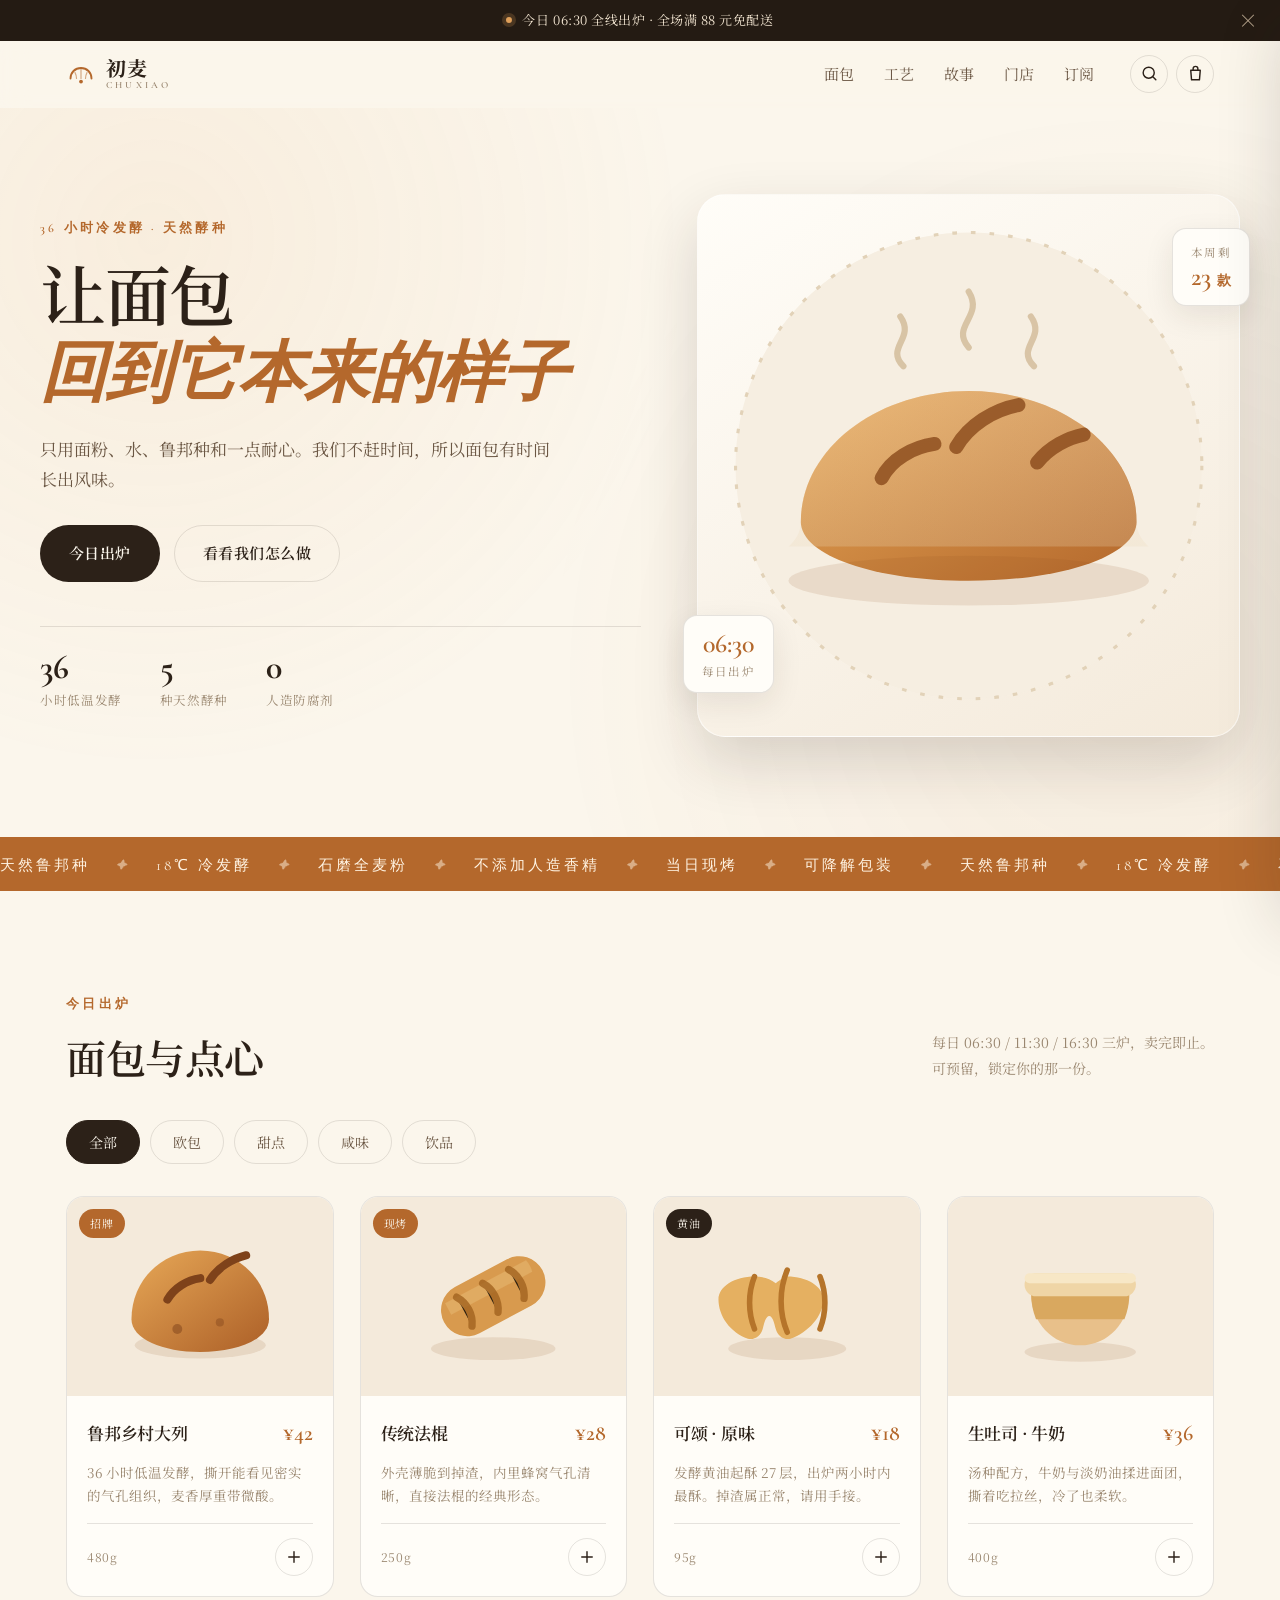
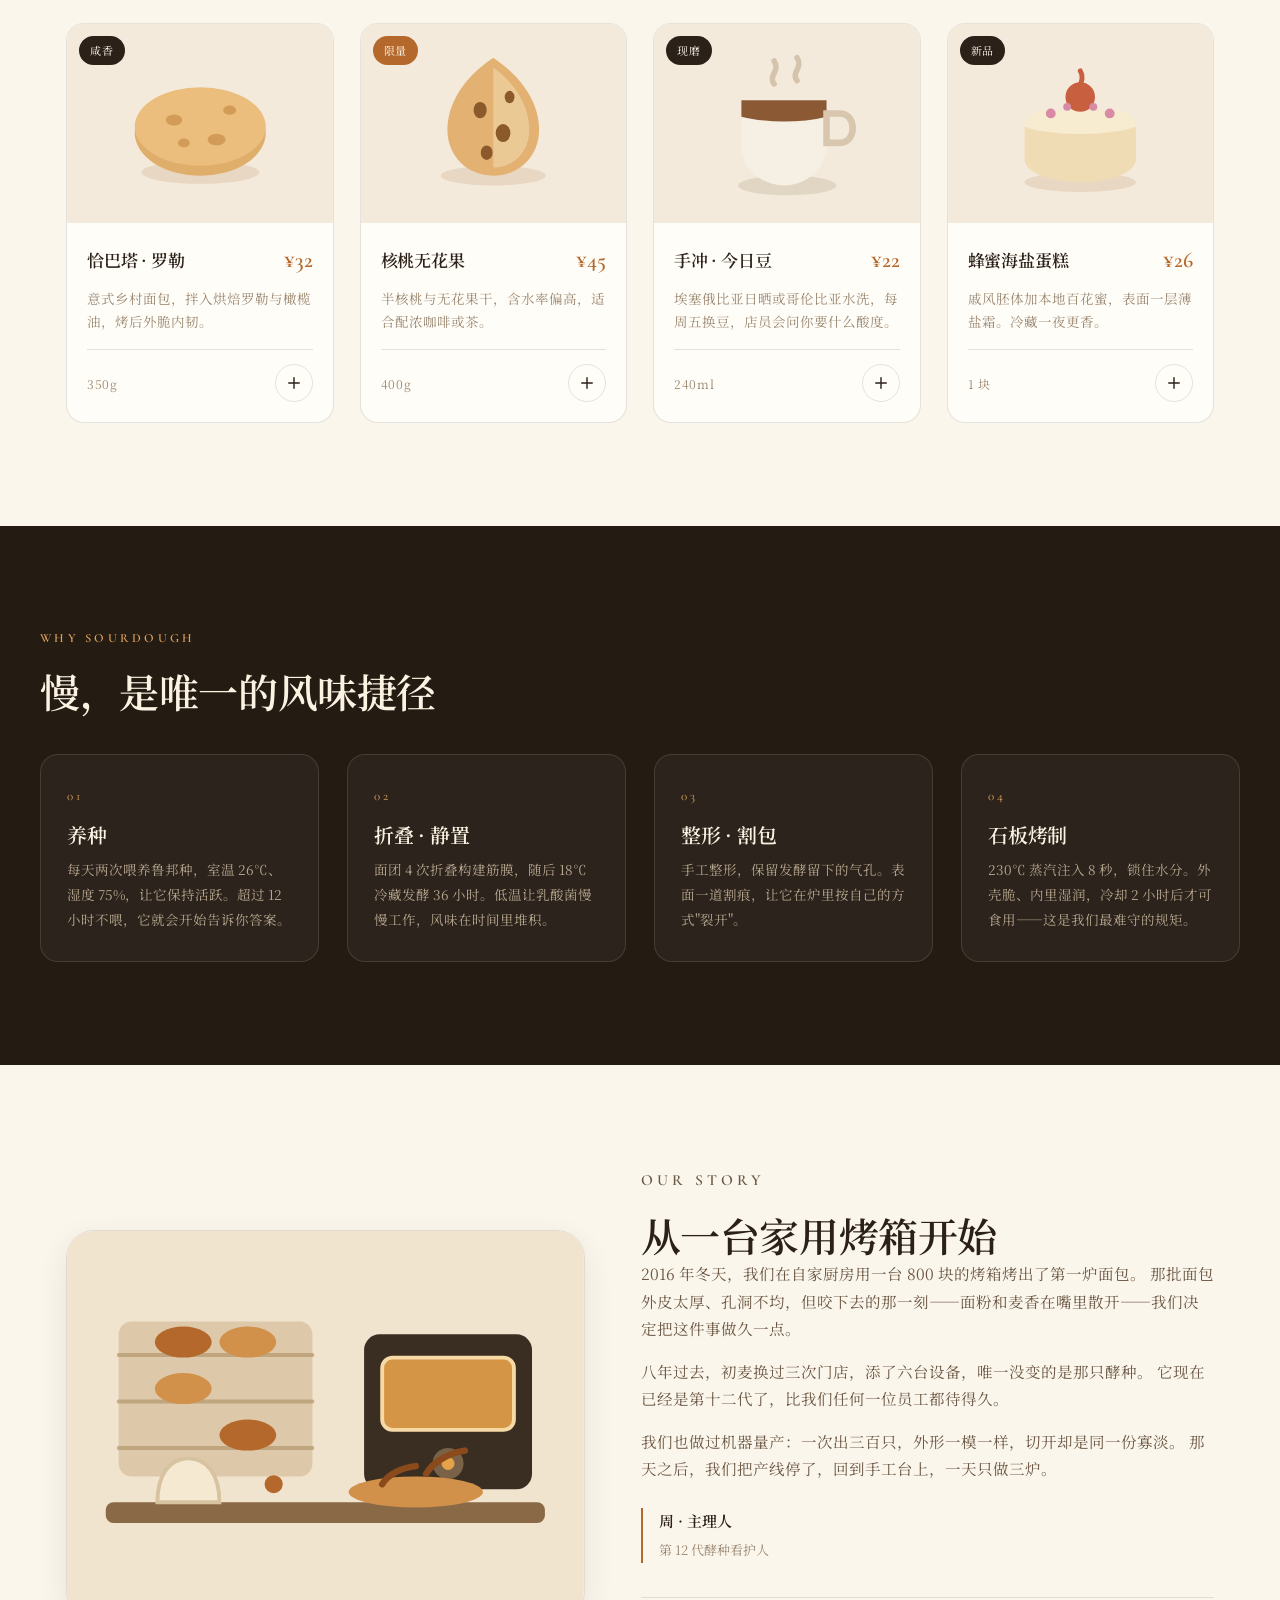
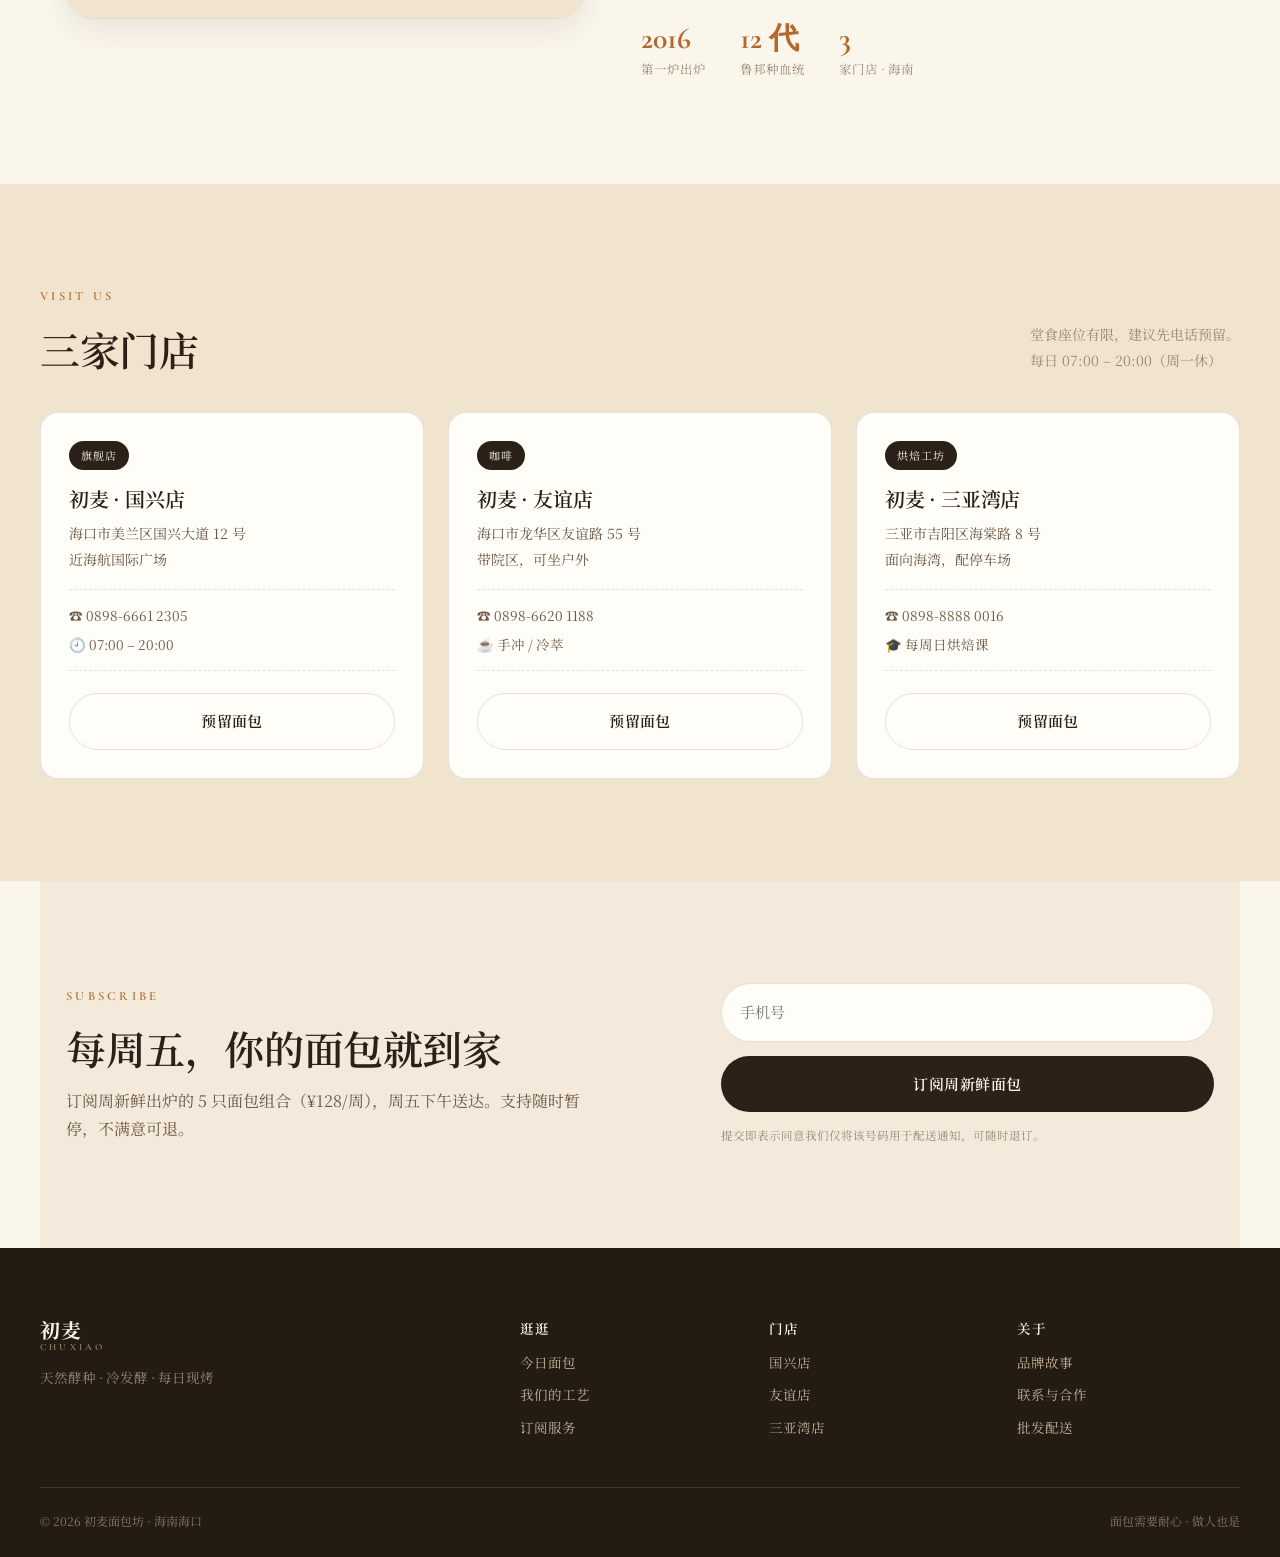
==== index.html @ fd795d85 "feat: 初麦 CHUXIAO BAKERY 面包烘焙单页官网 零依赖静态站点：index.html + styles.css + script.js。  - 8 款面包商品数据，全部配纯手绘内联 " ====
<!DOCTYPE html>
<html lang="zh-CN">
<head>
<meta charset="UTF-8">
<meta name="viewport" content="width=device-width, initial-scale=1.0">
<title>初麦 CHUXIAO BAKERY · 天然酵种冷发酵面包</title>
<meta name="description" content="初麦面包坊 —— 36 小时冷发酵天然酵种面包，每日 06:30 现烤出炉，不添加人造香精与防腐剂。">
<link rel="preconnect" href="https://fonts.googleapis.com">
<link rel="preconnect" href="https://fonts.gstatic.com" crossorigin>
<link href="https://fonts.googleapis.com/css2?family=Noto+Serif+SC:wght@400;600;700&family=Cormorant+Garamond:ital,wght@0,400;0,600;1,400&display=swap" rel="stylesheet">
<link rel="stylesheet" href="styles.css">
<link rel="icon" href="data:image/svg+xml,<svg xmlns='http://www.w3.org/2000/svg' viewBox='0 0 100 100'><text y='.9em' font-size='90'>🥖</text></svg>">
</head>
<body>

<div class="announce" id="announce">
  <span class="announce__dot"></span>
  今日 06:30 全线出炉 · 全场满 88 元免配送
  <button class="announce__close" aria-label="关闭公告">×</button>
</div>

<header class="nav" id="nav">
  <div class="nav__inner">
    <a class="logo" href="#top">
      <svg class="logo__mark" viewBox="0 0 40 40" aria-hidden="true">
        <path d="M6 26c0-8 6-14 14-14s14 6 14 14" fill="none" stroke="currentColor" stroke-width="2.5" stroke-linecap="round"/>
        <path d="M20 12v14M12 18c2 4 2 6 2 8M28 18c-2 4-2 6-2 8" fill="none" stroke="currentColor" stroke-width="1.6" stroke-linecap="round" opacity=".55"/>
        <circle cx="20" cy="30" r="2.5" fill="currentColor"/>
      </svg>
      <span class="logo__text">初麦<em>CHUXIAO</em></span>
    </a>

    <nav class="nav__links" id="navLinks">
      <a href="#products">面包</a>
      <a href="#craft">工艺</a>
      <a href="#story">故事</a>
      <a href="#store">门店</a>
      <a href="#subscribe">订阅</a>
    </nav>

    <div class="nav__actions">
      <button class="icon-btn" id="searchBtn" aria-label="搜索">
        <svg viewBox="0 0 24 24" fill="none" stroke="currentColor" stroke-width="1.8" stroke-linecap="round"><circle cx="11" cy="11" r="7"/><path d="M20 20l-3.5-3.5"/></svg>
      </button>
      <button class="icon-btn icon-btn--cart" id="cartBtn" aria-label="购物袋">
        <svg viewBox="0 0 24 24" fill="none" stroke="currentColor" stroke-width="1.8" stroke-linecap="round" stroke-linejoin="round"><path d="M6 8h12l-1 12H7L6 8Z"/><path d="M9 8V6a3 3 0 0 1 6 0v2"/></svg>
        <span class="badge" id="cartCount">0</span>
      </button>
      <button class="burger" id="burger" aria-label="菜单"><i></i><i></i><i></i></button>
    </div>
  </div>
</header>

<!-- 搜索面板 -->
<div class="search-panel" id="searchPanel">
  <div class="search-panel__box">
    <svg viewBox="0 0 24 24" fill="none" stroke="currentColor" stroke-width="1.8" stroke-linecap="round"><circle cx="11" cy="11" r="7"/><path d="M20 20l-3.5-3.5"/></svg>
    <input type="text" id="searchInput" placeholder="搜面包、可颂、贝果…" autocomplete="off">
    <span class="search-panel__hint">ESC 关闭</span>
  </div>
  <div class="search-panel__results" id="searchResults"></div>
</div>

<main id="top">

  <!-- HERO -->
  <section class="hero">
    <div class="hero__grain"></div>
    <div class="hero__inner">
      <div class="hero__copy">
        <p class="eyebrow reveal">36 小时冷发酵 · 天然酵种</p>
        <h1 class="hero__title reveal">
          让面包<br>
          <em>回到它本来的样子</em>
        </h1>
        <p class="hero__lead reveal">
          只用面粉、水、鲁邦种和一点耐心。我们不赶时间，所以面包有时间长出风味。
        </p>
        <div class="hero__cta reveal">
          <a href="#products" class="btn btn--primary">今日出炉</a>
          <a href="#craft" class="btn btn--ghost">看看我们怎么做</a>
        </div>
        <ul class="hero__stats reveal">
          <li><strong>36</strong><span>小时低温发酵</span></li>
          <li><strong>5</strong><span>种天然酵种</span></li>
          <li><strong>0</strong><span>人造防腐剂</span></li>
        </ul>
      </div>

      <div class="hero__visual reveal">
        <div class="hero__card">
          <svg viewBox="0 0 320 320" class="art art--hero" role="img" aria-label="手工面包插画">
            <defs>
              <linearGradient id="crust" x1="0" y1="0" x2="1" y2="1">
                <stop offset="0" stop-color="#E7A857"/><stop offset="1" stop-color="#B4682C"/>
              </linearGradient>
              <linearGradient id="crumb" x1="0" y1="0" x2="0" y2="1">
                <stop offset="0" stop-color="#FBF1DF"/><stop offset="1" stop-color="#EBD8B8"/>
              </linearGradient>
            </defs>
            <circle cx="160" cy="160" r="150" fill="#F6EEE1"/>
            <circle cx="160" cy="160" r="150" fill="none" stroke="#E2D2B8" stroke-width="2" stroke-dasharray="3 9"/>
            <!-- 蒸汽 -->
            <g stroke="#C9AE86" stroke-width="4" stroke-linecap="round" fill="none" opacity=".65">
              <path d="M118 96c-12-12 8-18-2-32"/>
              <path d="M160 84c-12-14 10-20 0-36"/>
              <path d="M202 96c-12-12 8-18-2-32"/>
            </g>
            <!-- 面包主体 -->
            <path d="M52 196c0-46 48-84 108-84s108 38 108 84c0 22-48 38-108 38s-108-16-108-38Z" fill="url(#crust)"/>
            <path d="M52 196c0-46 48-84 108-84s108 38 108 84c0 10 8 16 8 16H44s8-6 8-16Z" fill="url(#crumb)" opacity=".25"/>
            <!-- 割包刀痕 -->
            <g stroke="#8A4A1B" stroke-width="9" stroke-linecap="round" fill="none" opacity=".8">
              <path d="M104 168c6-12 20-20 34-22"/>
              <path d="M152 148c8-14 24-24 40-27"/>
              <path d="M204 158c8-10 20-16 30-18"/>
            </g>
            <ellipse cx="160" cy="234" rx="116" ry="16" fill="#8A4A1B" opacity=".12"/>
          </svg>
        </div>
        <div class="hero__badge hero__badge--1">
          <span class="hero__badge-time">06:30</span>
          <span class="hero__badge-label">每日出炉</span>
        </div>
        <div class="hero__badge hero__badge--2">
          <span class="hero__badge-label">本周剩</span>
          <span class="hero__badge-time">23 <small>款</small></span>
        </div>
      </div>
    </div>
  </section>

  <!-- 滚动条 -->
  <div class="marquee" aria-hidden="true">
    <div class="marquee__track">
      <span>天然鲁邦种</span><i>✦</i><span>18℃ 冷发酵</span><i>✦</i><span>石磨全麦粉</span><i>✦</i><span>不添加人造香精</span><i>✦</i><span>当日现烤</span><i>✦</i><span>可降解包装</span><i>✦</i>
      <span>天然鲁邦种</span><i>✦</i><span>18℃ 冷发酵</span><i>✦</i><span>石磨全麦粉</span><i>✦</i><span>不添加人造香精</span><i>✦</i><span>当日现烤</span><i>✦</i><span>可降解包装</span><i>✦</i>
    </div>
  </div>

  <!-- 产品 -->
  <section class="section" id="products">
    <div class="section__head reveal">
      <div>
        <p class="eyebrow">今日出炉</p>
        <h2 class="section__title">面包与点心</h2>
      </div>
      <p class="section__note">每日 06:30 / 11:30 / 16:30 三炉，卖完即止。<br>可预留，锁定你的那一份。</p>
    </div>

    <div class="filters reveal" id="filters">
      <button class="chip is-active" data-cat="all">全部</button>
      <button class="chip" data-cat="bread">欧包</button>
      <button class="chip" data-cat="sweet">甜点</button>
      <button class="chip" data-cat="savory">咸味</button>
      <button class="chip" data-cat="drink">饮品</button>
    </div>

    <div class="grid" id="grid"></div>
  </section>

  <!-- 工艺 -->
  <section class="section section--dark" id="craft">
    <div class="section__head reveal">
      <div>
        <p class="eyebrow eyebrow--light">Why sourdough</p>
        <h2 class="section__title">慢，是唯一的风味捷径</h2>
      </div>
    </div>
    <ol class="steps">
      <li class="step reveal">
        <span class="step__no">01</span>
        <h3>养种</h3>
        <p>每天两次喂养鲁邦种，室温 26℃、湿度 75%，让它保持活跃。超过 12 小时不喂，它就会开始告诉你答案。</p>
      </li>
      <li class="step reveal">
        <span class="step__no">02</span>
        <h3>折叠 · 静置</h3>
        <p>面团 4 次折叠构建筋膜，随后 18℃ 冷藏发酵 36 小时。低温让乳酸菌慢慢工作，风味在时间里堆积。</p>
      </li>
      <li class="step reveal">
        <span class="step__no">03</span>
        <h3>整形 · 割包</h3>
        <p>手工整形，保留发酵留下的气孔。表面一道割痕，让它在炉里按自己的方式"裂开"。</p>
      </li>
      <li class="step reveal">
        <span class="step__no">04</span>
        <h3>石板烤制</h3>
        <p>230℃ 蒸汽注入 8 秒，锁住水分。外壳脆、内里湿润，冷却 2 小时后才可食用——这是我们最难守的规矩。</p>
      </li>
    </ol>
  </section>

  <!-- 故事 -->
  <section class="section story" id="story">
    <div class="story__grid">
      <div class="story__art reveal">
        <svg viewBox="0 0 400 300" class="art" role="img" aria-label="烘焙工坊插画">
          <rect width="400" height="300" rx="18" fill="#F1E4CE"/>
          <rect x="40" y="70" width="150" height="120" rx="10" fill="#C9AE86" opacity=".5"/>
          <path d="M40 96h150M40 132h150M40 168h150" stroke="#B4976E" stroke-width="3" stroke-linecap="round" opacity=".7"/>
          <ellipse cx="90" cy="86" rx="22" ry="12" fill="#B4682C"/>
          <ellipse cx="140" cy="86" rx="22" ry="12" fill="#D2914A"/>
          <ellipse cx="90" cy="122" rx="22" ry="12" fill="#D2914A"/>
          <ellipse cx="140" cy="158" rx="22" ry="12" fill="#B4682C"/>
          <!-- 烤箱 -->
          <rect x="230" y="80" width="130" height="120" rx="12" fill="#3A2E22"/>
          <rect x="244" y="98" width="102" height="56" rx="8" fill="#E5A24B" opacity=".9"/>
          <rect x="244" y="98" width="102" height="56" rx="8" fill="none" stroke="#F6D9A5" stroke-width="3"/>
          <circle cx="295" cy="180" r="12" fill="#7A6248"/>
          <circle cx="295" cy="180" r="5" fill="#E5A24B"/>
          <!-- 操作台 -->
          <rect x="30" y="210" width="340" height="16" rx="6" fill="#8A6A46"/>
          <ellipse cx="270" cy="202" rx="52" ry="12" fill="#D2914A"/>
          <g stroke="#8A4A1B" stroke-width="5" stroke-linecap="round" fill="none">
            <path d="M244 196c5-8 16-13 26-14"/>
            <path d="M278 188c6-10 18-16 30-18"/>
          </g>
          <!-- 面粉 -->
          <path d="M70 210c0-22 10-34 24-34s24 12 24 34Z" fill="#F6E9D2" stroke="#D8C3A0" stroke-width="3"/>
          <circle cx="160" cy="196" r="7" fill="#B4682C"/>
        </svg>
      </div>
      <div class="story__copy reveal">
        <p class="eyebrow">Our story</p>
        <h2 class="section__title">从一台家用烤箱开始</h2>
        <p>
          2016 年冬天，我们在自家厨房用一台 800 块的烤箱烤出了第一炉面包。
          那批面包外皮太厚、孔洞不均，但咬下去的那一刻——面粉和麦香在嘴里散开——我们决定把这件事做久一点。
        </p>
        <p>
          八年过去，初麦换过三次门店，添了六台设备，唯一没变的是那只酵种。
          它现在已经是第十二代了，比我们任何一位员工都待得久。
        </p>
        <p>
          我们也做过机器量产：一次出三百只，外形一模一样，切开却是同一份寡淡。
          那天之后，我们把产线停了，回到手工台上，一天只做三炉。
        </p>
        <div class="story__sign">
          <span class="story__sign-name">周 · 主理人</span>
          <span class="story__sign-role">第 12 代酵种看护人</span>
        </div>
        <div class="story__metrics">
          <div><strong>2016</strong><span>第一炉出炉</span></div>
          <div><strong>12 代</strong><span>鲁邦种血统</span></div>
          <div><strong>3</strong><span>家门店 · 海南</span></div>
        </div>
      </div>
    </div>
  </section>

  <!-- 门店 -->
  <section class="section section--tint" id="store">
    <div class="section__head reveal">
      <div>
        <p class="eyebrow">Visit us</p>
        <h2 class="section__title">三家门店</h2>
      </div>
      <p class="section__note">堂食座位有限，建议先电话预留。<br>每日 07:00 – 20:00（周一休）</p>
    </div>
    <div class="stores">
      <article class="store reveal">
        <div class="store__flag">旗舰店</div>
        <h3>初麦 · 国兴店</h3>
        <p>海口市美兰区国兴大道 12 号<br>近海航国际广场</p>
        <ul><li>☎ 0898-6661 2305</li><li>🕘 07:00 – 20:00</li></ul>
        <button class="btn btn--outline js-reserve" data-store="国兴店">预留面包</button>
      </article>
      <article class="store reveal">
        <div class="store__flag">咖啡</div>
        <h3>初麦 · 友谊店</h3>
        <p>海口市龙华区友谊路 55 号<br>带院区，可坐户外</p>
        <ul><li>☎ 0898-6620 1188</li><li>☕ 手冲 / 冷萃</li></ul>
        <button class="btn btn--outline js-reserve" data-store="友谊店">预留面包</button>
      </article>
      <article class="store reveal">
        <div class="store__flag">烘焙工坊</div>
        <h3>初麦 · 三亚湾店</h3>
        <p>三亚市吉阳区海棠路 8 号<br>面向海湾，配停车场</p>
        <ul><li>☎ 0898-8888 0016</li><li>🎓 每周日烘焙课</li></ul>
        <button class="btn btn--outline js-reserve" data-store="三亚湾店">预留面包</button>
      </article>
    </div>
  </section>

  <!-- 订阅 -->
  <section class="section subscribe" id="subscribe">
    <div class="subscribe__inner reveal">
      <div class="subscribe__copy">
        <p class="eyebrow">Subscribe</p>
        <h2 class="section__title">每周五，你的面包就到家</h2>
        <p>订阅周新鲜出炉的 5 只面包组合（¥128/周），周五下午送达。支持随时暂停，不满意可退。</p>
      </div>
      <form class="subscribe__form" id="subscribeForm" novalidate>
        <div class="field">
          <input type="text" id="phone" placeholder="手机号" inputmode="numeric" maxlength="11">
          <span class="field__hint" data-hint="phone">用于接收取货通知</span>
        </div>
        <button class="btn btn--primary btn--block" type="submit">订阅周新鲜面包</button>
        <p class="subscribe__fine">提交即表示同意我们仅将该号码用于配送通知，可随时退订。</p>
      </form>
    </div>
  </section>

</main>

<footer class="footer">
  <div class="footer__top">
    <div class="footer__brand">
      <span class="logo__text">初麦<em>CHUXIAO</em></span>
      <p>天然酵种 · 冷发酵 · 每日现烤</p>
    </div>
    <div class="footer__cols">
      <div><h4>逛逛</h4><a href="#products">今日面包</a><a href="#craft">我们的工艺</a><a href="#subscribe">订阅服务</a></div>
      <div><h4>门店</h4><a href="#store">国兴店</a><a href="#store">友谊店</a><a href="#store">三亚湾店</a></div>
      <div><h4>关于</h4><a href="#story">品牌故事</a><a href="#store">联系与合作</a><a href="#subscribe">批发配送</a></div>
    </div>
  </div>
  <div class="footer__bottom">
    <span>© 2026 初麦面包坊 · 海南海口</span>
    <span>面包需要耐心 · 做人也是</span>
  </div>
</footer>

<!-- 购物袋抽屉 -->
<div class="drawer-mask" id="drawerMask"></div>
<aside class="drawer" id="drawer">
  <div class="drawer__head">
    <h3>购物袋 <span id="drawerCount">(0)</span></h3>
    <button class="icon-btn" id="drawerClose" aria-label="关闭">
      <svg viewBox="0 0 24 24" fill="none" stroke="currentColor" stroke-width="1.9" stroke-linecap="round"><path d="M6 6l12 12M18 6L6 18"/></svg>
    </button>
  </div>
  <div class="drawer__body" id="drawerBody"></div>
  <div class="drawer__foot">
    <div class="drawer__total"><span>合计</span><strong id="drawerTotal">¥0</strong></div>
    <p class="drawer__ship" id="shipNote">再买 ¥88 可免配送</p>
    <div class="drawer__bar"><i id="shipBar"></i></div>
    <button class="btn btn--primary btn--block" id="checkout">去结算</button>
  </div>
</aside>

<div class="toast" id="toast"></div>
<div class="reserve-mask" id="reserveMask">
  <div class="reserve" role="dialog" aria-modal="true">
    <button class="reserve__close" id="reserveClose" aria-label="关闭">×</button>
    <h3 id="reserveTitle">预留面包</h3>
    <p class="reserve__desc">留下手机号，我们出炉后第一时间通知你来取。</p>
    <input type="tel" id="reservePhone" placeholder="手机号" inputmode="numeric" maxlength="11">
    <button class="btn btn--primary btn--block" id="reserveSubmit">确认预留</button>
  </div>
</div>

<script src="script.js"></script>
</body>
</html>
---- styles.css ----
/* ============ 初麦 CHUXIAO BAKERY ============ */
:root{
  --cream:#FBF6EC;
  --cream-2:#F4EADB;
  --paper:#FFFDF8;
  --tint:#F1E4CE;
  --ink:#2C2118;
  --ink-2:#6B5744;
  --ink-3:#9A8770;
  --crust:#B4682C;
  --crust-lt:#E0A05A;
  --line:rgba(44,33,24,.12);
  --dark:#241B13;
  --dark-2:#2F2318;
  --ok:#4B7A4E;
  --shadow-s:0 2px 10px rgba(44,33,24,.06);
  --shadow-m:0 10px 30px rgba(44,33,24,.09);
  --shadow-l:0 24px 60px rgba(44,33,24,.16);
  --r:18px;
  --r-l:28px;
  --ff-serif:"Noto Serif SC",Georgia,"Songti SC",serif;
  --ff-en:"Cormorant Garamond",Georgia,serif;
  --max:1200px;
  --ease:cubic-bezier(.22,.68,.28,1);
}

*,*::before,*::after{box-sizing:border-box}
html{scroll-behavior:smooth;-webkit-text-size-adjust:100%}
body{
  margin:0;background:var(--cream);color:var(--ink);
  font-family:var(--ff-serif);font-size:16px;line-height:1.75;
  -webkit-font-smoothing:antialiased;overflow-x:hidden;
}
img,svg{display:block;max-width:100%}
a{color:inherit;text-decoration:none}
button,input{font:inherit;color:inherit}
h1,h2,h3,h4{margin:0;line-height:1.25;font-weight:600;letter-spacing:-.01em}
p{margin:0}
::selection{background:var(--crust-lt);color:#fff}

/* ---------- 公告条 ---------- */
.announce{
  position:sticky;top:0;z-index:60;display:flex;align-items:center;justify-content:center;gap:10px;
  padding:9px 44px;background:var(--dark);color:#F3E6D2;font-size:13px;letter-spacing:.04em;
  transition:transform .35s var(--ease),opacity .3s;
}
.announce.is-hidden{transform:translateY(-100%);opacity:0}
.announce__dot{width:6px;height:6px;border-radius:50%;background:var(--crust-lt);box-shadow:0 0 0 4px rgba(224,160,90,.2);animation:pulse 2s infinite}
@keyframes pulse{50%{box-shadow:0 0 0 7px rgba(224,160,90,0)}}
.announce__close{
  position:absolute;right:14px;top:50%;transform:translateY(-50%);background:none;border:0;
  color:#B9A68E;font-size:20px;cursor:pointer;line-height:1;padding:4px 8px;border-radius:6px;transition:.2s;
}
.announce__close:hover{color:#fff;background:rgba(255,255,255,.1)}

/* ---------- 导航 ---------- */
.nav{
  position:sticky;top:0;z-index:50;background:rgba(251,246,236,.82);backdrop-filter:blur(14px) saturate(1.3);
  border-bottom:1px solid transparent;transition:border-color .3s,box-shadow .3s;
}
.nav.is-stuck{border-bottom-color:var(--line);box-shadow:0 6px 24px rgba(44,33,24,.06)}
.nav__inner{max-width:var(--max);margin:0 auto;padding:14px 26px;display:flex;align-items:center;gap:28px}
.logo{display:flex;align-items:center;gap:10px;flex-shrink:0}
.logo__mark{width:30px;height:30px;color:var(--crust)}
.logo__text{font-size:20px;font-weight:700;letter-spacing:.06em;display:flex;flex-direction:column;line-height:1}
.logo__text em{font-family:var(--ff-en);font-style:normal;font-size:9.5px;letter-spacing:.34em;color:var(--ink-3);font-weight:600;margin-top:3px}
.nav__links{display:flex;gap:30px;margin-left:auto;font-size:15px}
.nav__links a{position:relative;padding:4px 0;color:var(--ink-2);transition:color .25s}
.nav__links a::after{content:"";position:absolute;left:0;right:100%;bottom:0;height:1.5px;background:var(--crust);transition:right .3s var(--ease)}
.nav__links a:hover{color:var(--ink)}
.nav__links a:hover::after{right:0}
.nav__actions{display:flex;align-items:center;gap:8px;margin-left:8px}
.icon-btn{
  position:relative;width:38px;height:38px;display:grid;place-items:center;border:1px solid var(--line);
  background:transparent;border-radius:50%;cursor:pointer;color:var(--ink);transition:.25s var(--ease);
}
.icon-btn svg{width:19px;height:19px}
.icon-btn:hover{background:var(--ink);color:var(--cream);border-color:var(--ink);transform:translateY(-1px)}
.badge{
  position:absolute;top:-3px;right:-3px;min-width:17px;height:17px;padding:0 4px;border-radius:9px;
  background:var(--crust);color:#fff;font-size:11px;font-weight:700;line-height:17px;text-align:center;
  transform:scale(0);transition:transform .28s var(--ease);
}
.badge.is-on{transform:scale(1)}
.badge.is-bump{animation:bump .4s var(--ease)}
@keyframes bump{40%{transform:scale(1.45)}}
.burger{display:none;width:38px;height:38px;border:1px solid var(--line);background:transparent;border-radius:50%;cursor:pointer;flex-direction:column;justify-content:center;align-items:center;gap:4px}
.burger i{display:block;width:16px;height:1.6px;background:var(--ink);border-radius:2px;transition:.3s var(--ease)}
.nav.is-open .burger i:nth-child(1){transform:translateY(5.6px) rotate(45deg)}
.nav.is-open .burger i:nth-child(2){opacity:0}
.nav.is-open .burger i:nth-child(3){transform:translateY(-5.6px) rotate(-45deg)}

/* ---------- 搜索面板 ---------- */
.search-panel{
  position:fixed;inset:0;z-index:70;background:rgba(251,246,236,.97);backdrop-filter:blur(18px);
  padding:14vh 26px 26px;opacity:0;pointer-events:none;transform:translateY(-14px);transition:.32s var(--ease);
}
.search-panel.is-open{opacity:1;pointer-events:auto;transform:none}
.search-panel__box{max-width:640px;margin:0 auto;display:flex;align-items:center;gap:14px;background:var(--paper);border:1px solid var(--line);border-radius:var(--r);padding:16px 20px;box-shadow:var(--shadow-m)}
.search-panel__box svg{width:20px;height:20px;color:var(--ink-3);flex-shrink:0}
.search-panel__box input{flex:1;border:0;outline:0;background:none;font-size:18px}
.search-panel__hint{font-size:12px;color:var(--ink-3);font-family:var(--ff-en);letter-spacing:.1em;flex-shrink:0}
.search-panel__results{max-width:640px;margin:16px auto 0;display:grid;gap:8px}
.sr{display:flex;align-items:center;gap:14px;padding:12px 16px;background:var(--paper);border:1px solid var(--line);border-radius:12px;cursor:pointer;transition:.22s;text-align:left;width:100%}
.sr:hover{border-color:var(--crust);transform:translateX(4px)}
.sr__art{width:44px;height:44px;border-radius:9px;background:var(--cream-2);flex-shrink:0;display:grid;place-items:center}
.sr__art svg{width:34px;height:34px}
.sr__name{font-weight:600;font-size:15px}
.sr__meta{font-size:12.5px;color:var(--ink-3)}
.sr__price{margin-left:auto;font-family:var(--ff-en);font-size:19px;color:var(--crust);font-weight:600}
.sr-none{padding:26px;text-align:center;color:var(--ink-3)}

/* ---------- HERO ---------- */
.hero{position:relative;overflow:hidden;padding:clamp(48px,7vw,86px) 26px clamp(60px,8vw,100px)}
.hero__grain{
  position:absolute;inset:0;pointer-events:none;opacity:.5;
  background:
    radial-gradient(circle at 12% 18%,rgba(224,160,90,.2),transparent 42%),
    radial-gradient(circle at 88% 78%,rgba(180,104,44,.14),transparent 46%);
}
.hero__inner{max-width:var(--max);margin:0 auto;position:relative;display:grid;grid-template-columns:1.05fr .95fr;gap:56px;align-items:center}
.eyebrow{font-size:12.5px;letter-spacing:.26em;text-transform:uppercase;color:var(--crust);font-weight:600;margin-bottom:16px;font-family:var(--ff-en)}
.eyebrow--light{color:var(--crust-lt)}
.hero__title{font-size:clamp(38px,5.6vw,66px);letter-spacing:-.02em;line-height:1.12}
.hero__title em{font-style:italic;font-family:var(--ff-en);color:var(--crust);font-weight:600;letter-spacing:0}
.hero__lead{margin-top:22px;font-size:17px;color:var(--ink-2);max-width:30em}
.hero__cta{display:flex;gap:14px;margin-top:32px;flex-wrap:wrap}

.btn{
  display:inline-flex;align-items:center;justify-content:center;gap:8px;padding:14px 28px;border-radius:100px;
  border:1px solid transparent;font-size:15px;font-weight:600;cursor:pointer;letter-spacing:.03em;
  transition:.28s var(--ease);white-space:nowrap;
}
.btn--primary{background:var(--ink);color:var(--cream)}
.btn--primary:hover{background:var(--crust);transform:translateY(-2px);box-shadow:0 12px 26px rgba(180,104,44,.28)}
.btn--ghost{border-color:var(--line);color:var(--ink);background:transparent}
.btn--ghost:hover{border-color:var(--ink);background:rgba(44,33,24,.04)}
.btn--outline{border-color:var(--line);background:transparent;color:var(--ink)}
.btn--outline:hover{background:var(--ink);color:var(--cream);border-color:var(--ink)}
.btn--block{width:100%}
.btn:disabled{opacity:.45;cursor:not-allowed;transform:none!important}

.hero__stats{display:flex;gap:38px;margin:44px 0 0;padding:24px 0 0;border-top:1px solid var(--line);list-style:none}
.hero__stats strong{display:block;font-family:var(--ff-en);font-size:34px;line-height:1;color:var(--ink)}
.hero__stats span{font-size:12.5px;color:var(--ink-3);letter-spacing:.05em}

.hero__visual{position:relative}
.hero__card{
  background:linear-gradient(150deg,var(--paper),var(--cream-2));border-radius:var(--r-l);padding:22px;
  box-shadow:var(--shadow-l);border:1px solid rgba(255,255,255,.6);
}
.art{width:100%;height:auto}
.hero__badge{
  position:absolute;background:var(--paper);border:1px solid var(--line);border-radius:14px;padding:12px 18px;
  box-shadow:var(--shadow-m);text-align:center;line-height:1.25;
}
.hero__badge--1{left:-14px;bottom:44px;animation:float 6s ease-in-out infinite}
.hero__badge--2{right:-10px;top:34px;animation:float 7.5s ease-in-out .8s infinite}
@keyframes float{50%{transform:translateY(-11px)}}
.hero__badge-time{display:block;font-family:var(--ff-en);font-size:26px;font-weight:600;color:var(--crust)}
.hero__badge-time small{font-size:14px}
.hero__badge-label{font-size:11.5px;color:var(--ink-3);letter-spacing:.12em}

/* ---------- 跑马灯 ---------- */
.marquee{background:var(--crust);color:#FFF3E2;overflow:hidden;padding:13px 0;white-space:nowrap}
.marquee__track{display:inline-flex;gap:26px;align-items:center;font-family:var(--ff-en);font-size:15px;letter-spacing:.2em;animation:slide 26s linear infinite}
.marquee i{opacity:.5;font-size:11px}
@keyframes slide{to{transform:translateX(-50%)}}

/* ---------- 通用 Section ---------- */
.section{max-width:var(--max);margin:0 auto;padding:clamp(66px,8vw,110px) 26px}
.section__head{display:flex;justify-content:space-between;align-items:flex-end;gap:32px;flex-wrap:wrap;margin-bottom:38px}
.section__title{font-size:clamp(26px,3.4vw,40px)}
.section__note{font-size:14px;color:var(--ink-3);line-height:1.85}
.section--dark{background:var(--dark);color:#F0E3CF;max-width:none;padding-left:max(26px,calc((100% - var(--max))/2));padding-right:max(26px,calc((100% - var(--max))/2))}
.section--dark .section__title{color:#FBF2E2}
.section--tint{background:var(--tint);max-width:none;padding-left:max(26px,calc((100% - var(--max))/2));padding-right:max(26px,calc((100% - var(--max))/2))}

/* ---------- 筛选 ---------- */
.filters{display:flex;gap:10px;flex-wrap:wrap;margin-bottom:32px}
.chip{
  padding:9px 22px;border:1px solid var(--line);background:transparent;border-radius:100px;cursor:pointer;
  font-size:14px;color:var(--ink-2);transition:.25s var(--ease);
}
.chip:hover{border-color:var(--crust);color:var(--crust)}
.chip.is-active{background:var(--ink);border-color:var(--ink);color:var(--cream)}

/* ---------- 产品卡 ---------- */
.grid{display:grid;grid-template-columns:repeat(auto-fill,minmax(250px,1fr));gap:26px}
.card{
  background:var(--paper);border:1px solid var(--line);border-radius:var(--r);overflow:hidden;
  display:flex;flex-direction:column;transition:.34s var(--ease);
}
.card:hover{transform:translateY(-7px);box-shadow:var(--shadow-l);border-color:transparent}
.card.is-gone{display:none}
.card__media{position:relative;background:var(--cream-2);aspect-ratio:4/3;display:grid;place-items:center;overflow:hidden}
.card__media svg{width:74%;height:auto;transition:transform .55s var(--ease)}
.card:hover .card__media svg{transform:scale(1.07) rotate(-2deg)}
.card__tag{
  position:absolute;top:12px;left:12px;background:var(--ink);color:var(--cream);font-size:11px;
  padding:5px 11px;border-radius:100px;letter-spacing:.08em;z-index:2;
}
.card__tag--hot{background:var(--crust)}
.card__body{padding:18px 20px 20px;display:flex;flex-direction:column;flex:1}
.card__top{display:flex;justify-content:space-between;align-items:baseline;gap:12px}
.card__name{font-size:17px;font-weight:600}
.card__price{font-family:var(--ff-en);font-size:22px;color:var(--crust);font-weight:600;white-space:nowrap}
.card__desc{font-size:13.5px;color:var(--ink-3);line-height:1.7;margin-top:8px;flex:1}
.card__foot{display:flex;align-items:center;gap:12px;margin-top:16px;padding-top:14px;border-top:1px solid var(--line)}
.card__wt{font-size:12px;color:var(--ink-3);letter-spacing:.06em}
.card__add{
  margin-left:auto;width:38px;height:38px;border-radius:50%;border:1px solid var(--line);background:transparent;
  cursor:pointer;display:grid;place-items:center;transition:.26s var(--ease);flex-shrink:0;
}
.card__add svg{width:18px;height:18px}
.card__add:hover{background:var(--crust);border-color:var(--crust);color:#fff;transform:rotate(90deg)}

/* 空状态 */
.grid__empty{
  grid-column:1/-1;display:flex;flex-direction:column;align-items:center;text-align:center;gap:8px;
  padding:60px 26px;background:var(--paper);border:1px dashed var(--line);border-radius:var(--r);color:var(--ink-3);
}
.grid__empty svg{width:64px;height:64px;opacity:.55;margin-bottom:6px}
.grid__empty p{font-size:18px;color:var(--ink);font-weight:600}
.grid__empty span{font-size:13.5px}
.grid__empty .btn{margin-top:14px}

/* ---------- 工艺步骤 ---------- */
.steps{list-style:none;margin:0;padding:0;display:grid;grid-template-columns:repeat(auto-fit,minmax(230px,1fr));gap:28px;counter-reset:s}
.step{position:relative;padding:30px 26px;background:rgba(255,255,255,.04);border:1px solid rgba(240,227,207,.13);border-radius:var(--r);transition:.32s var(--ease)}
.step:hover{background:rgba(255,255,255,.08);transform:translateY(-5px);border-color:rgba(224,160,90,.4)}
.step__no{display:block;font-family:var(--ff-en);font-size:13px;letter-spacing:.2em;color:var(--crust-lt);margin-bottom:14px}
.step h3{font-size:20px;color:#FBF2E2;margin-bottom:10px}
.step p{font-size:13.5px;line-height:1.85;color:#B8A88F}

/* ---------- 故事 ---------- */
.story__grid{display:grid;grid-template-columns:.95fr 1.05fr;gap:56px;align-items:center}
.story__art{border-radius:var(--r-l);overflow:hidden;box-shadow:var(--shadow-m);border:1px solid var(--line)}
.story__copy p{color:var(--ink-2);margin-bottom:16px;font-size:15.5px}
.story__sign{margin-top:26px;padding-left:16px;border-left:2px solid var(--crust)}
.story__sign-name{display:block;font-weight:600;font-size:15px}
.story__sign-role{font-size:13px;color:var(--ink-3)}
.story__metrics{display:flex;gap:34px;margin-top:34px;padding-top:26px;border-top:1px solid var(--line);flex-wrap:wrap}
.story__metrics strong{display:block;font-family:var(--ff-en);font-size:30px;line-height:1;color:var(--crust)}
.story__metrics span{font-size:12.5px;color:var(--ink-3)}

/* ---------- 门店 ---------- */
.stores{display:grid;grid-template-columns:repeat(auto-fit,minmax(280px,1fr));gap:24px}
.store{background:var(--paper);border:1px solid var(--line);border-radius:var(--r);padding:28px;display:flex;flex-direction:column;transition:.3s var(--ease)}
.store:hover{transform:translateY(-5px);box-shadow:var(--shadow-m)}
.store__flag{align-self:flex-start;background:var(--ink);color:var(--cream);font-size:11px;padding:5px 12px;border-radius:100px;letter-spacing:.1em;margin-bottom:16px}
.store h3{font-size:20px;margin-bottom:10px}
.store p{font-size:14px;color:var(--ink-2);line-height:1.85}
.store ul{list-style:none;margin:16px 0 22px;padding:14px 0;border-top:1px dashed var(--line);border-bottom:1px dashed var(--line);font-size:13.5px;color:var(--ink-2)}
.store li{margin-bottom:5px}
.store li:last-child{margin:0}
.store .btn{margin-top:auto}

/* ---------- 订阅 ---------- */
.subscribe{background:var(--cream-2)}
.subscribe__inner{max-width:var(--max);margin:0 auto;display:grid;grid-template-columns:1.1fr .9fr;gap:52px;align-items:center}
.subscribe__copy p:not(.eyebrow){color:var(--ink-2);margin-top:14px;max-width:34em}
.subscribe__form{display:flex;flex-direction:column;gap:14px}
.field{position:relative}
.field input{
  width:100%;padding:15px 18px;border:1px solid var(--line);background:var(--paper);border-radius:100px;
  outline:0;transition:.25s var(--ease);font-size:15px;
}
.field input:focus{border-color:var(--crust);box-shadow:0 0 0 4px rgba(180,104,44,.12)}
.field.is-err input{border-color:#C0483B;box-shadow:0 0 0 4px rgba(192,72,59,.12)}
.field__hint{position:absolute;left:20px;bottom:-19px;font-size:12px;color:var(--ink-3);opacity:0;transition:.25s;pointer-events:none}
.field.is-err .field__hint{opacity:1;color:#C0483B}
.subscribe__fine{font-size:11.5px;color:var(--ink-3);line-height:1.7}

/* ---------- 页脚 ---------- */
.footer{background:var(--dark);color:#C4B39A;padding:clamp(48px,6vw,72px) 26px 26px}
.footer__top{max-width:var(--max);margin:0 auto;display:grid;grid-template-columns:1.2fr 2fr;gap:48px;padding-bottom:38px;border-bottom:1px solid rgba(240,227,207,.13)}
.footer__brand .logo__text{color:#FBF2E2}
.footer__brand p{font-size:13.5px;margin-top:14px;color:#9A8874}
.footer__cols{display:grid;grid-template-columns:repeat(3,1fr);gap:26px}
.footer__cols h4{font-size:13.5px;color:#FBF2E2;margin-bottom:14px;letter-spacing:.08em}
.footer__cols a{display:block;font-size:13.5px;margin-bottom:9px;transition:.22s}
.footer__cols a:hover{color:var(--crust-lt);transform:translateX(3px)}
.footer__bottom{max-width:var(--max);margin:22px auto 0;display:flex;justify-content:space-between;gap:16px;flex-wrap:wrap;font-size:12px;color:#8A7862}

/* ---------- 抽屉 ---------- */
.drawer-mask{position:fixed;inset:0;z-index:80;background:rgba(36,27,19,.42);backdrop-filter:blur(3px);opacity:0;pointer-events:none;transition:opacity .3s}
.drawer-mask.is-open{opacity:1;pointer-events:auto}
.drawer{
  position:fixed;top:0;right:0;bottom:0;z-index:90;width:min(410px,92vw);background:var(--paper);
  display:flex;flex-direction:column;transform:translateX(100%);transition:transform .38s var(--ease);box-shadow:var(--shadow-l);
}
.drawer.is-open{transform:none}
.drawer__head{display:flex;justify-content:space-between;align-items:center;padding:22px 24px;border-bottom:1px solid var(--line)}
.drawer__head h3{font-size:18px}
.drawer__head span{color:var(--ink-3);font-size:14px}
.drawer__body{flex:1;overflow-y:auto;padding:14px 24px}
.ditem{display:grid;grid-template-columns:62px 1fr auto;gap:14px;align-items:center;padding:16px 0;border-bottom:1px solid var(--line)}
.ditem__art{width:62px;height:62px;border-radius:12px;background:var(--cream-2);display:grid;place-items:center}
.ditem__art svg{width:46px;height:46px}
.ditem__name{font-weight:600;font-size:15px}
.ditem__meta{font-size:12px;color:var(--ink-3);margin:2px 0 8px}
.qty{display:inline-flex;align-items:center;gap:2px;border:1px solid var(--line);border-radius:100px;padding:2px}
.qty button{width:25px;height:25px;border:0;background:none;cursor:pointer;font-size:15px;color:var(--ink-2);border-radius:50%;transition:.2s;line-height:1}
.qty button:hover{background:var(--cream-2);color:var(--crust)}
.qty span{min-width:22px;text-align:center;font-size:14px;font-weight:600}
.ditem__right{text-align:right}
.ditem__price{font-family:var(--ff-en);font-size:18px;color:var(--crust);font-weight:600}
.ditem__del{background:none;border:0;color:var(--ink-3);font-size:12px;cursor:pointer;text-decoration:underline;margin-top:5px;padding:0}
.ditem__del:hover{color:#C0483B}
.drawer__empty{text-align:center;padding:56px 20px;color:var(--ink-3)}
.drawer__empty svg{width:64px;height:64px;margin:0 auto 16px;opacity:.5}
.drawer__foot{padding:20px 24px 24px;border-top:1px solid var(--line);background:var(--cream)}
.drawer__total{display:flex;justify-content:space-between;align-items:baseline;font-size:15px}
.drawer__total strong{font-family:var(--ff-en);font-size:28px;color:var(--crust)}
.drawer__ship{font-size:12px;color:var(--ink-3);margin-top:4px}
.drawer__bar{height:4px;background:var(--cream-2);border-radius:4px;overflow:hidden;margin:10px 0 18px}
.drawer__bar i{display:block;height:100%;width:0;background:var(--crust);border-radius:4px;transition:width .4s var(--ease)}

/* ---------- Toast ---------- */
.toast{
  position:fixed;left:50%;bottom:34px;z-index:95;transform:translate(-50%,20px);opacity:0;pointer-events:none;
  background:var(--ink);color:var(--cream);padding:13px 26px;border-radius:100px;font-size:14px;
  transition:.32s var(--ease);box-shadow:var(--shadow-l);max-width:90vw;text-align:center;
}
.toast.is-on{opacity:1;transform:translate(-50%,0)}

/* ---------- 预留弹窗 ---------- */
.reserve-mask{position:fixed;inset:0;z-index:85;background:rgba(36,27,19,.5);backdrop-filter:blur(4px);display:grid;place-items:center;padding:22px;opacity:0;pointer-events:none;transition:.28s}
.reserve-mask.is-open{opacity:1;pointer-events:auto}
.reserve{position:relative;background:var(--paper);border-radius:var(--r-l);padding:34px;width:min(400px,100%);transform:translateY(16px) scale(.97);transition:.32s var(--ease);box-shadow:var(--shadow-l)}
.reserve-mask.is-open .reserve{transform:none}
.reserve h3{font-size:21px;margin-bottom:8px}
.reserve__desc{font-size:14px;color:var(--ink-2);margin-bottom:20px}
.reserve input{width:100%;padding:14px 18px;border:1px solid var(--line);border-radius:100px;outline:0;margin-bottom:16px;background:var(--cream)}
.reserve input:focus{border-color:var(--crust);box-shadow:0 0 0 4px rgba(180,104,44,.12)}
.reserve__close{position:absolute;top:14px;right:16px;background:none;border:0;font-size:24px;color:var(--ink-3);cursor:pointer;line-height:1;padding:4px}
.reserve__close:hover{color:var(--ink)}

/* ---------- 滚动进场 ---------- */
.reveal{opacity:0;transform:translateY(26px);transition:opacity .7s var(--ease),transform .7s var(--ease)}
.reveal.is-in{opacity:1;transform:none}

/* ---------- 响应式 ---------- */
@media (max-width:980px){
  .hero__inner,.story__grid,.subscribe__inner{grid-template-columns:1fr;gap:42px}
  .hero__visual{order:-1;max-width:460px;margin:0 auto;width:100%}
  .footer__top{grid-template-columns:1fr}
  .story__art{max-width:520px}
  .hero__badge--1{left:-6px}
  .hero__badge--2{right:-6px}
}
@media (max-width:760px){
  .nav__links{
    position:fixed;top:0;left:0;right:0;z-index:-1;background:var(--paper);flex-direction:column;gap:0;
    padding:88px 26px 30px;margin:0;border-bottom:1px solid var(--line);
    transform:translateY(-100%);transition:transform .38s var(--ease);
  }
  .nav__links a{padding:15px 0;border-bottom:1px solid var(--line);font-size:17px}
  .nav.is-open .nav__links{transform:none}
  .burger{display:flex}
  .nav__links + .nav__actions{margin-left:auto}
  .hero__stats{gap:24px}
  .hero__stats strong{font-size:28px}
  .footer__cols{grid-template-columns:1fr 1fr}
  .section__head{flex-direction:column;align-items:flex-start;gap:12px}
  .grid{grid-template-columns:repeat(auto-fill,minmax(158px,1fr));gap:14px}
  .card__body{padding:14px}
  .card__desc{display:none}
  .card__name{font-size:15px}
  .card__price{font-size:19px}
}
@media (max-width:420px){
  .grid{grid-template-columns:1fr}
  .card__desc{display:block}
}
@media (prefers-reduced-motion:reduce){
  *{animation-duration:.01ms!important;transition-duration:.01ms!important}
  html{scroll-behavior:auto}
}
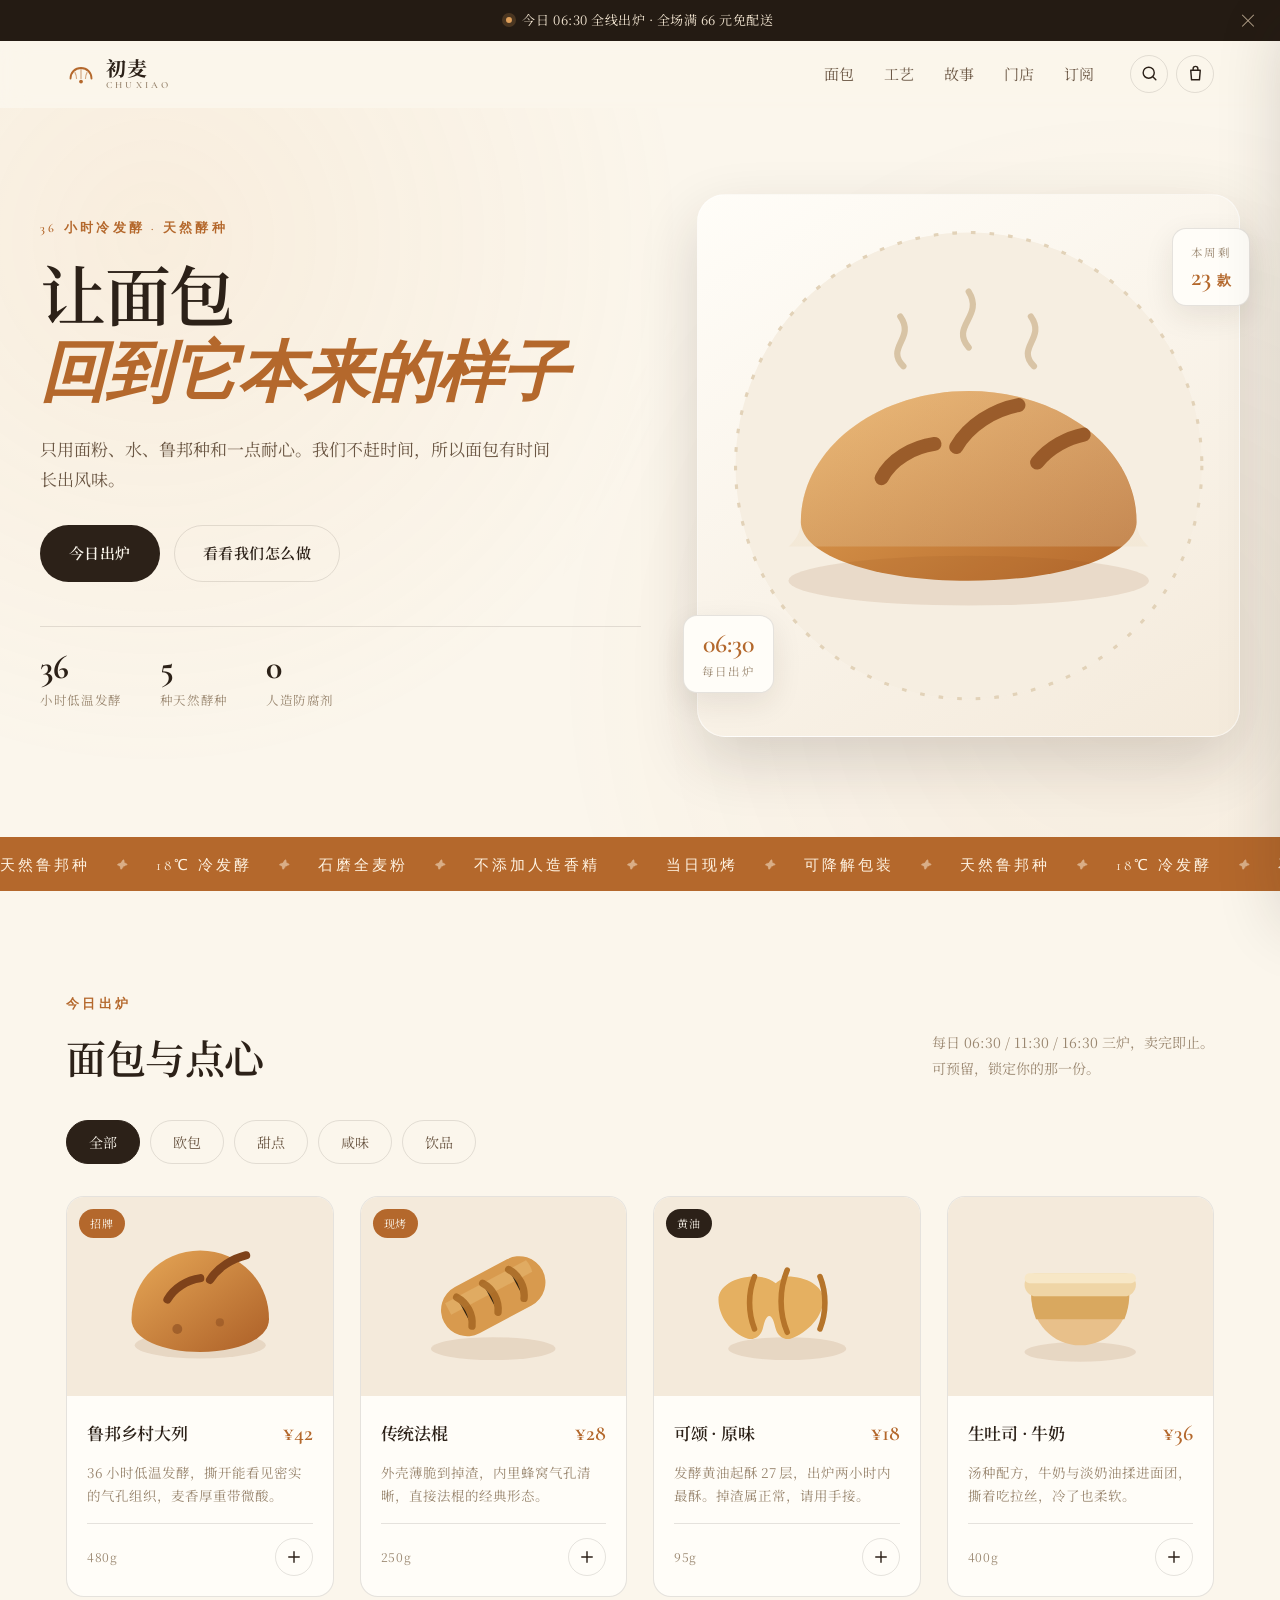
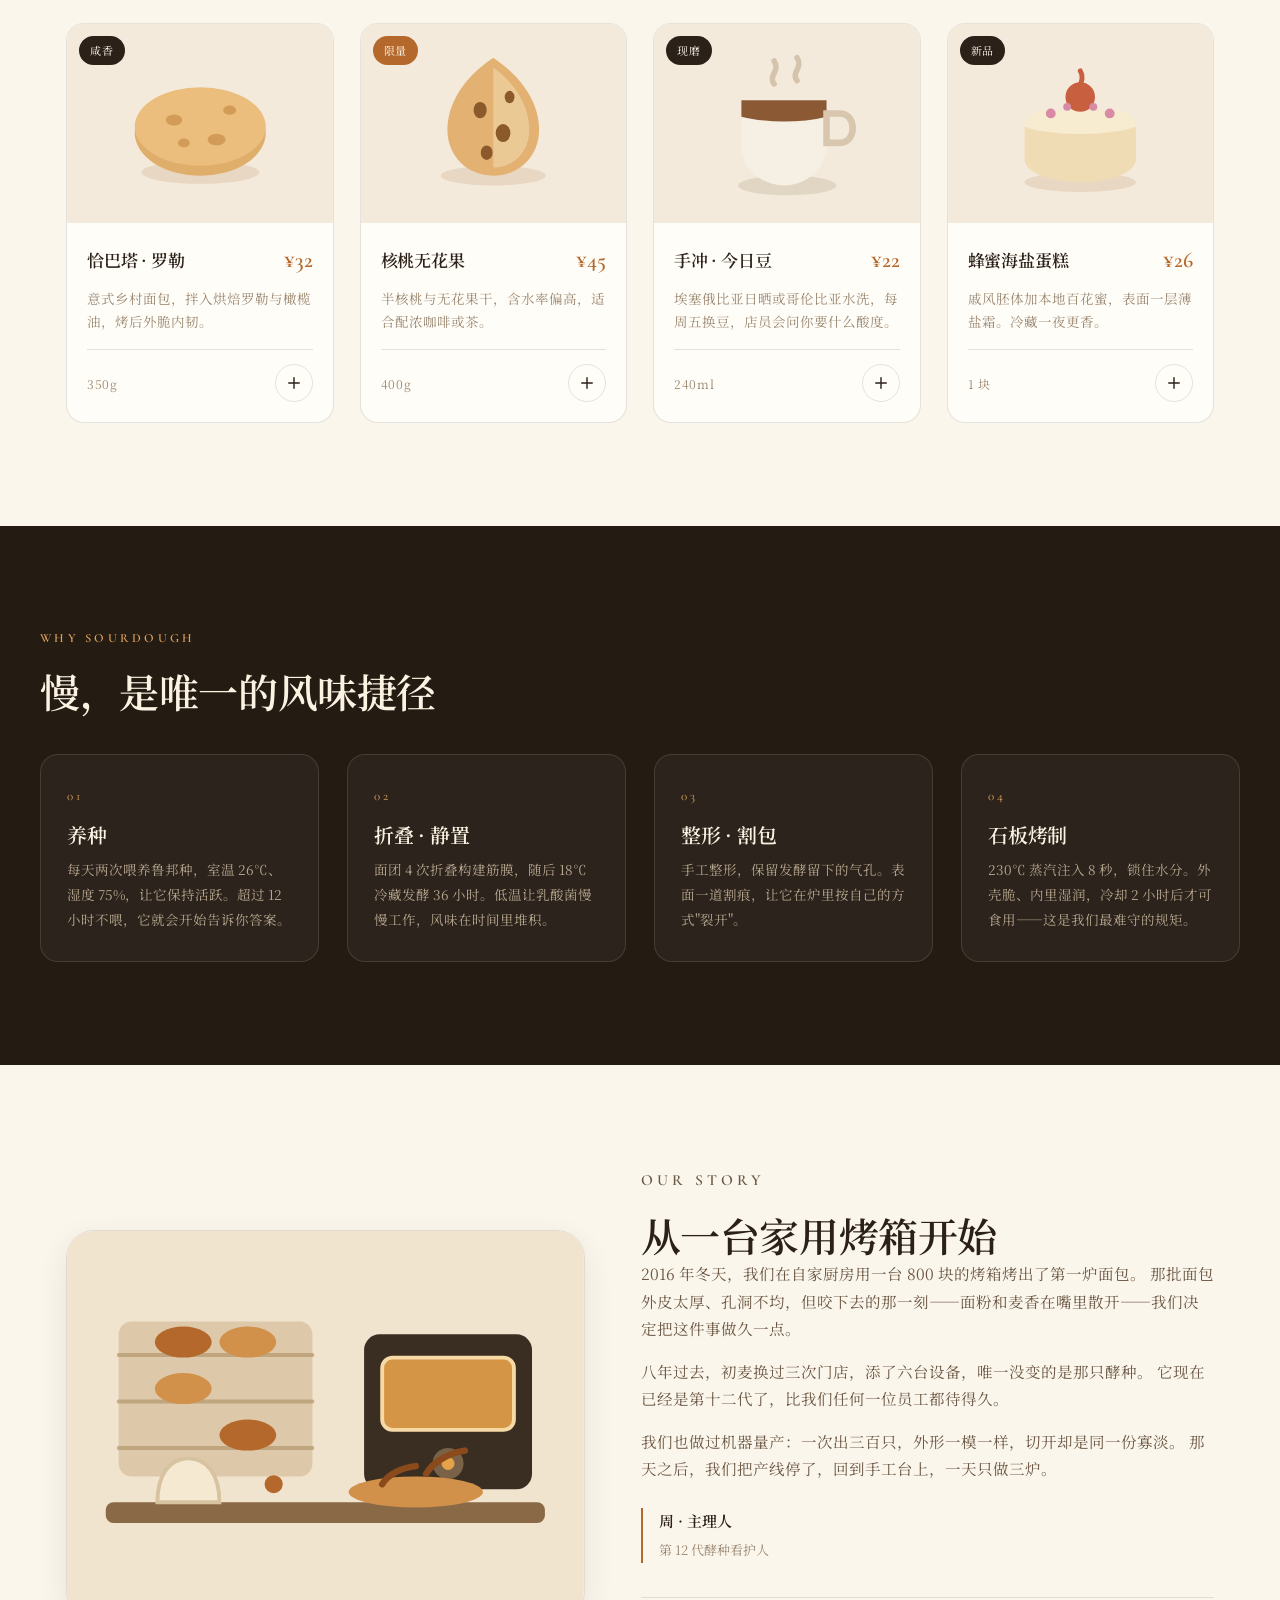
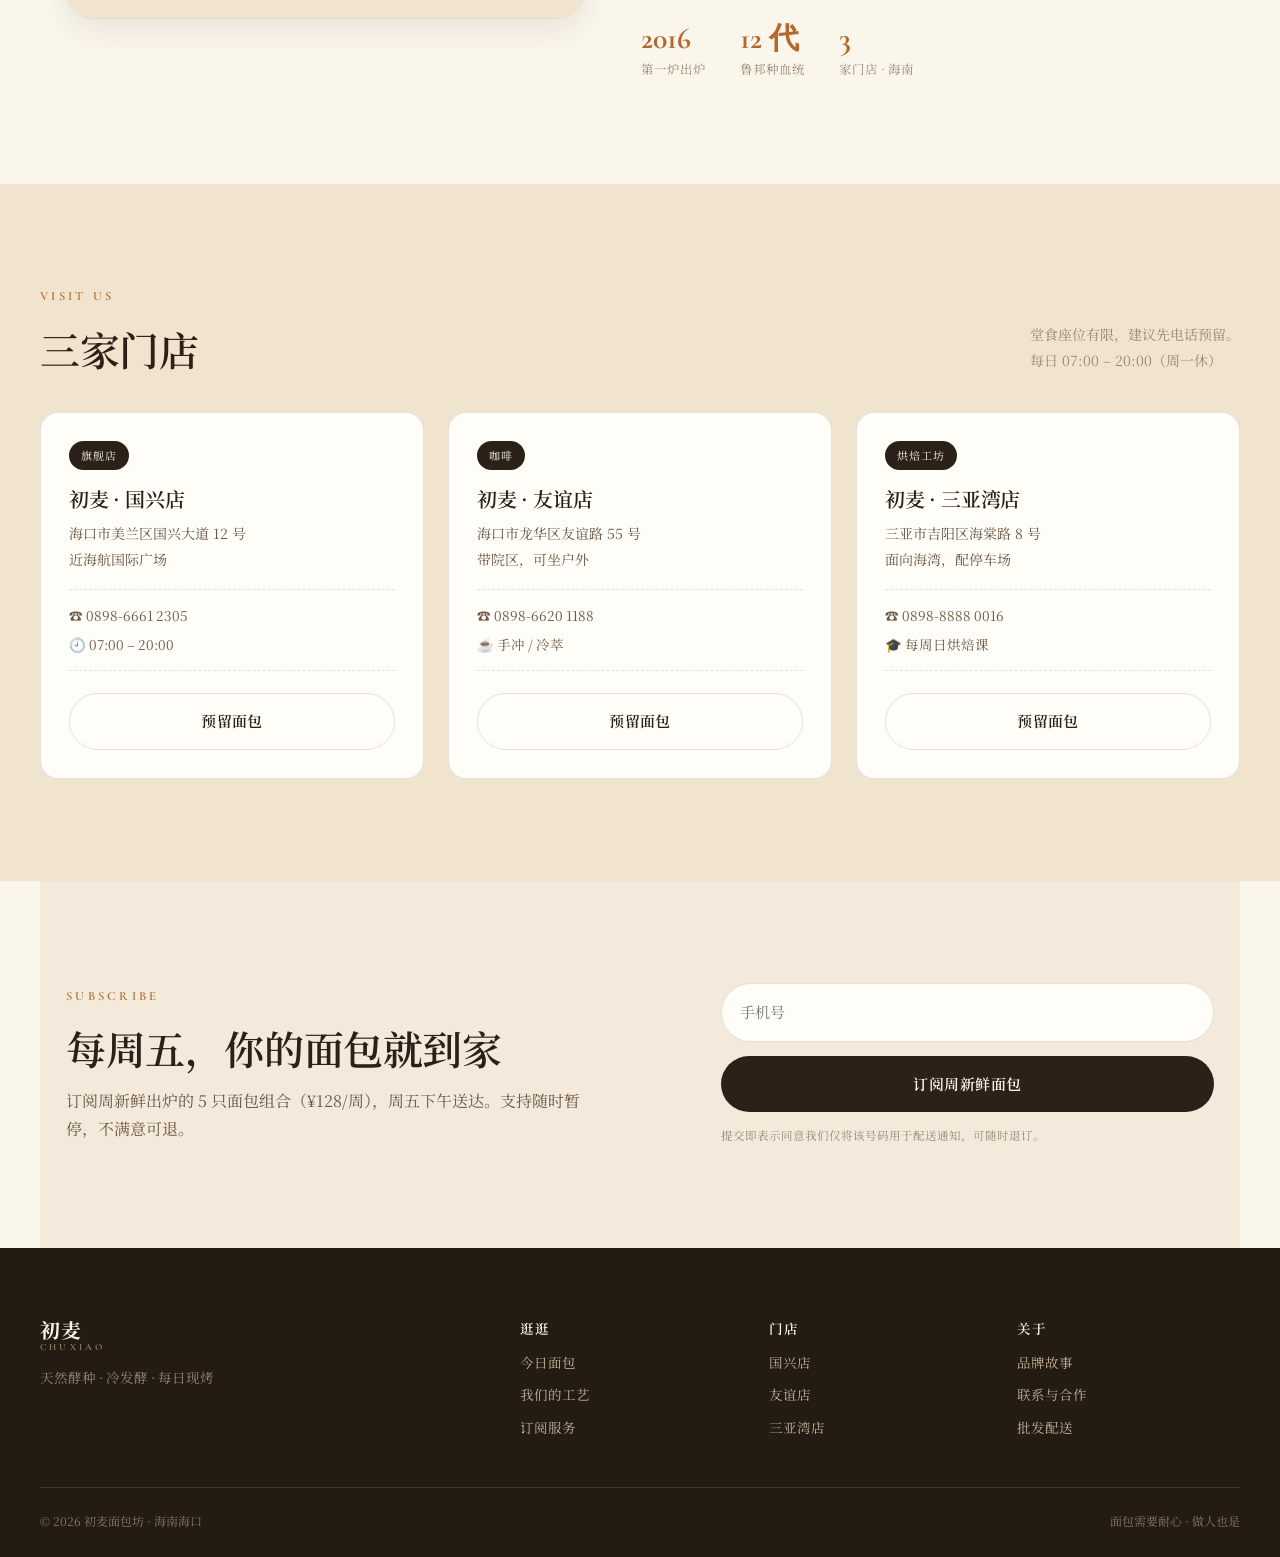
==== commit 7c72b08c: "feat: 免配送门槛由 88 元调整为 66 元 同步修改四处，避免前后不一致： - index.html 公告条文案 - index.html 抽屉内初始提示文案（JS 渲染前的静态态） - sc" ====
--- a/index.html
+++ b/index.html
@@ -5,6 +5,12 @@
 <meta name="viewport" content="width=device-width, initial-scale=1.0">
 <title>初麦 CHUXIAO BAKERY · 天然酵种冷发酵面包</title>
 <meta name="description" content="初麦面包坊 —— 36 小时冷发酵天然酵种面包，每日 06:30 现烤出炉，不添加人造香精与防腐剂。">
+<meta name="theme-color" content="#FBF6EC">
+<meta property="og:type" content="website">
+<meta property="og:title" content="初麦 CHUXIAO BAKERY · 天然酵种冷发酵面包">
+<meta property="og:description" content="只用面粉、水、鲁邦种和一点耐心。每日 06:30 全线出炉，卖完即止。">
+<meta property="og:image" content="data:image/svg+xml,<svg xmlns='http://www.w3.org/2000/svg' viewBox='0 0 1200 630'><rect width='1200' height='630' fill='%23FBF6EC'/><circle cx='600' cy='300' r='170' fill='%23F1E4CE'/><path d='M420 340c0-100 80-180 180-180s180 80 180 180c0 46-80 80-180 80s-180-34-180-80Z' fill='%23C1783A'/><text x='600' y='560' font-size='62' font-family='Georgia,serif' font-weight='600' fill='%232C2118' text-anchor='middle'>初麦 CHUXIAO BAKERY</text></svg>">
+<meta name="twitter:card" content="summary_large_image">
 <link rel="preconnect" href="https://fonts.googleapis.com">
 <link rel="preconnect" href="https://fonts.gstatic.com" crossorigin>
 <link href="https://fonts.googleapis.com/css2?family=Noto+Serif+SC:wght@400;600;700&family=Cormorant+Garamond:ital,wght@0,400;0,600;1,400&display=swap" rel="stylesheet">
@@ -15,7 +21,7 @@
 
 <div class="announce" id="announce">
   <span class="announce__dot"></span>
-  今日 06:30 全线出炉 · 全场满 88 元免配送
+  今日 06:30 全线出炉 · 全场满 66 元免配送
   <button class="announce__close" aria-label="关闭公告">×</button>
 </div>
 
@@ -334,7 +340,7 @@
   <div class="drawer__body" id="drawerBody"></div>
   <div class="drawer__foot">
     <div class="drawer__total"><span>合计</span><strong id="drawerTotal">¥0</strong></div>
-    <p class="drawer__ship" id="shipNote">再买 ¥88 可免配送</p>
+    <p class="drawer__ship" id="shipNote">再买 ¥66 可免配送</p>
     <div class="drawer__bar"><i id="shipBar"></i></div>
     <button class="btn btn--primary btn--block" id="checkout">去结算</button>
   </div>
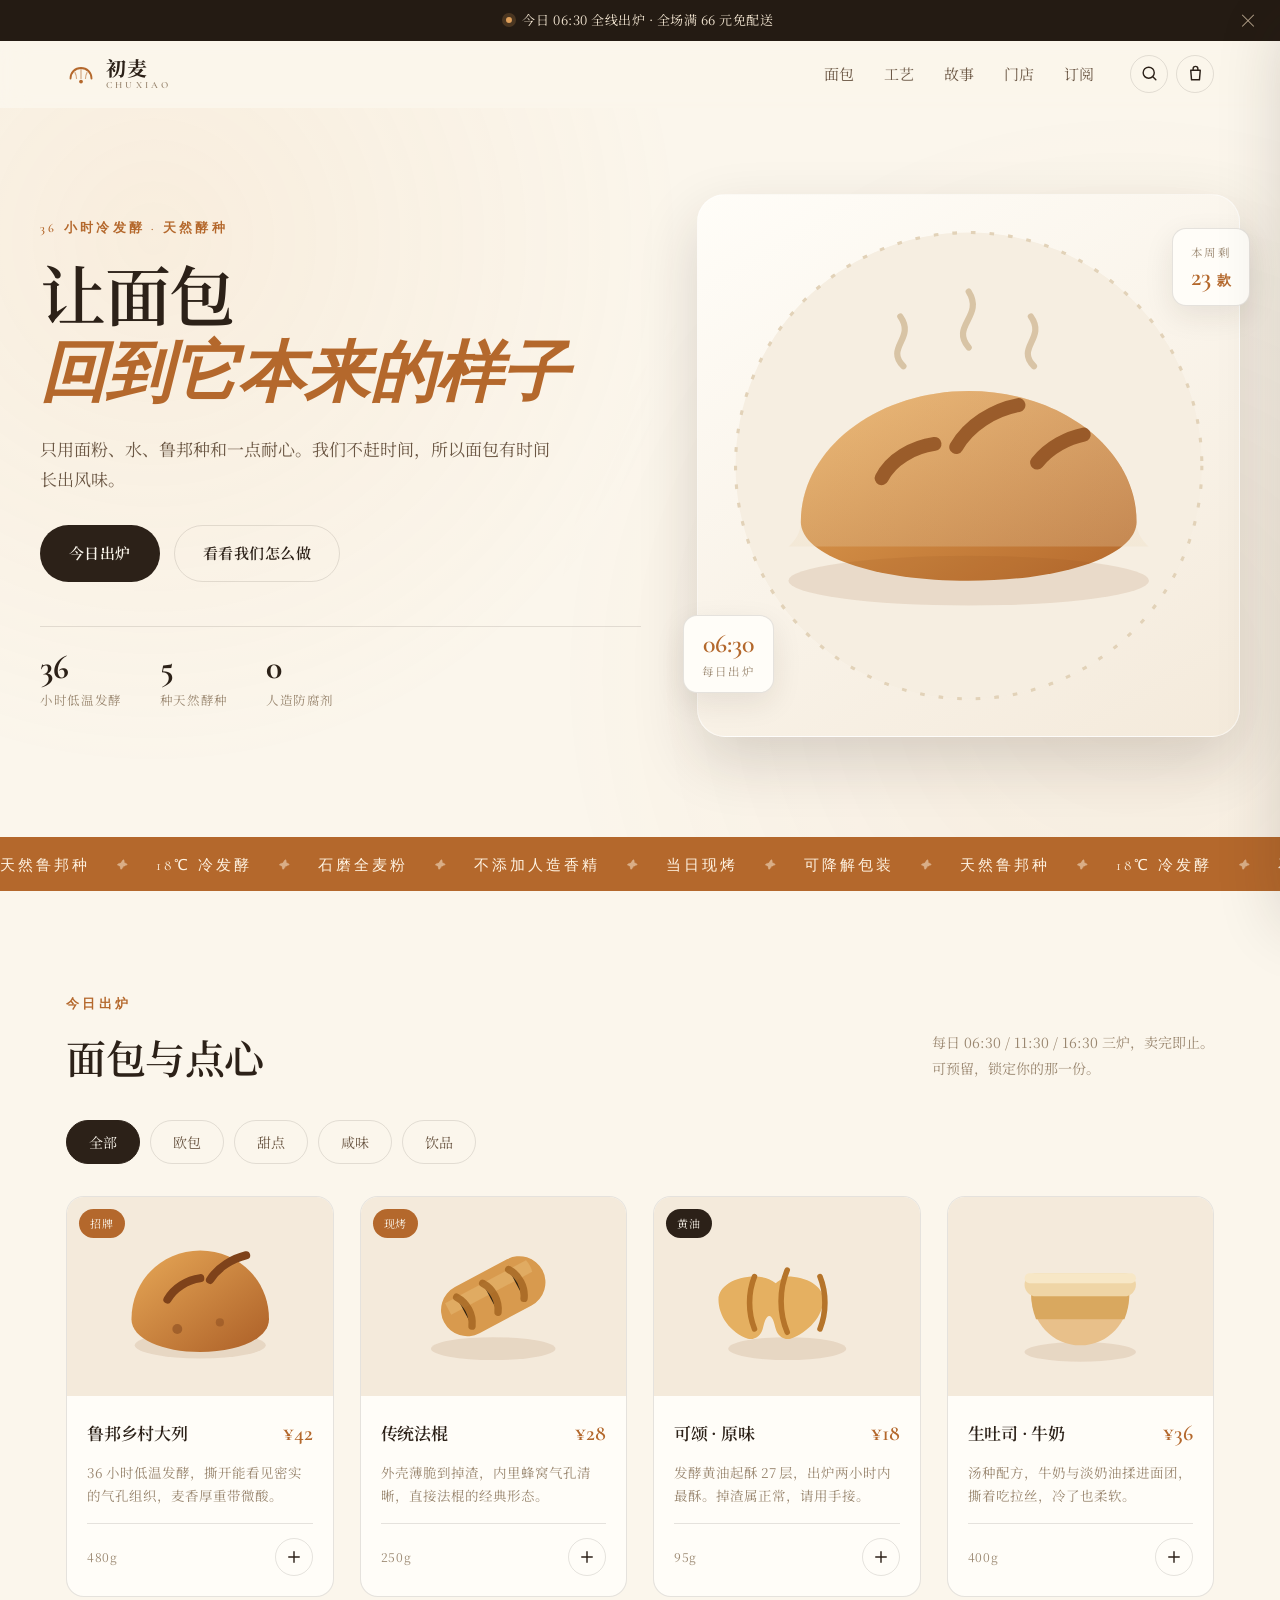
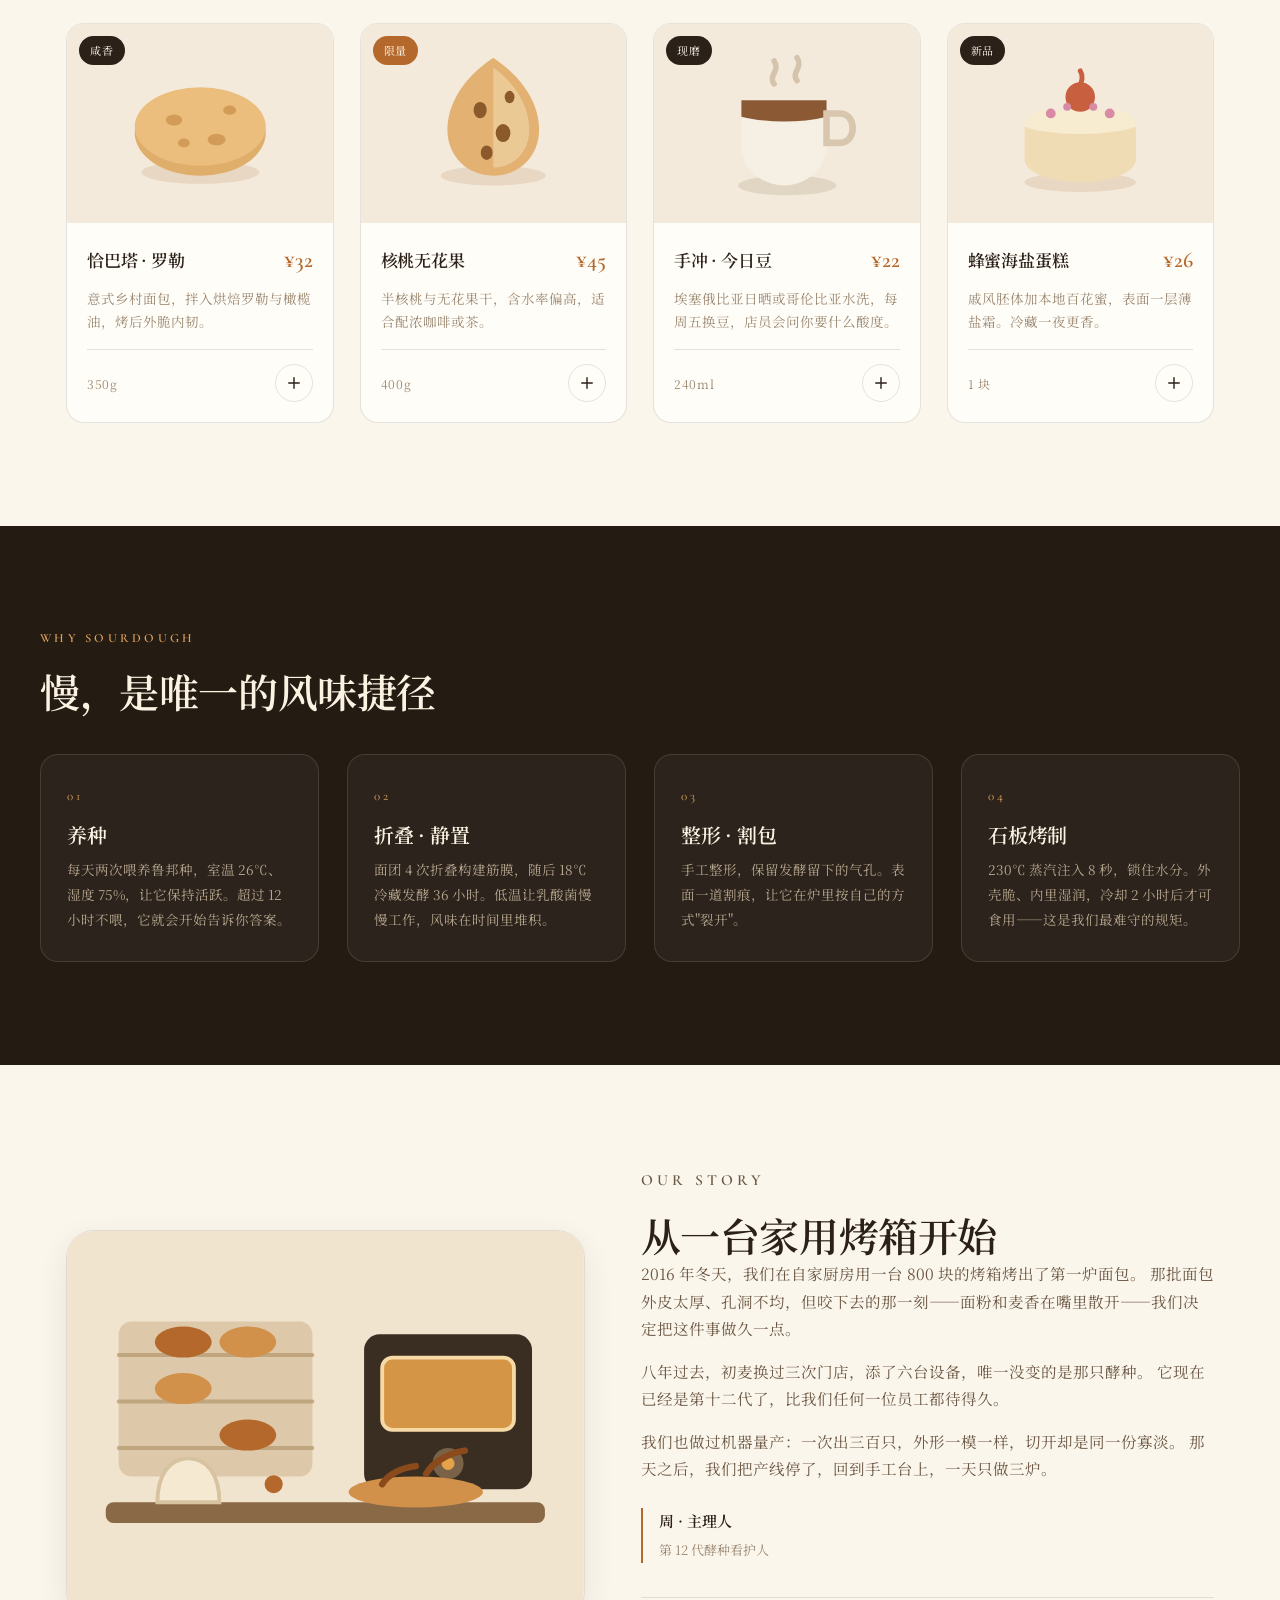
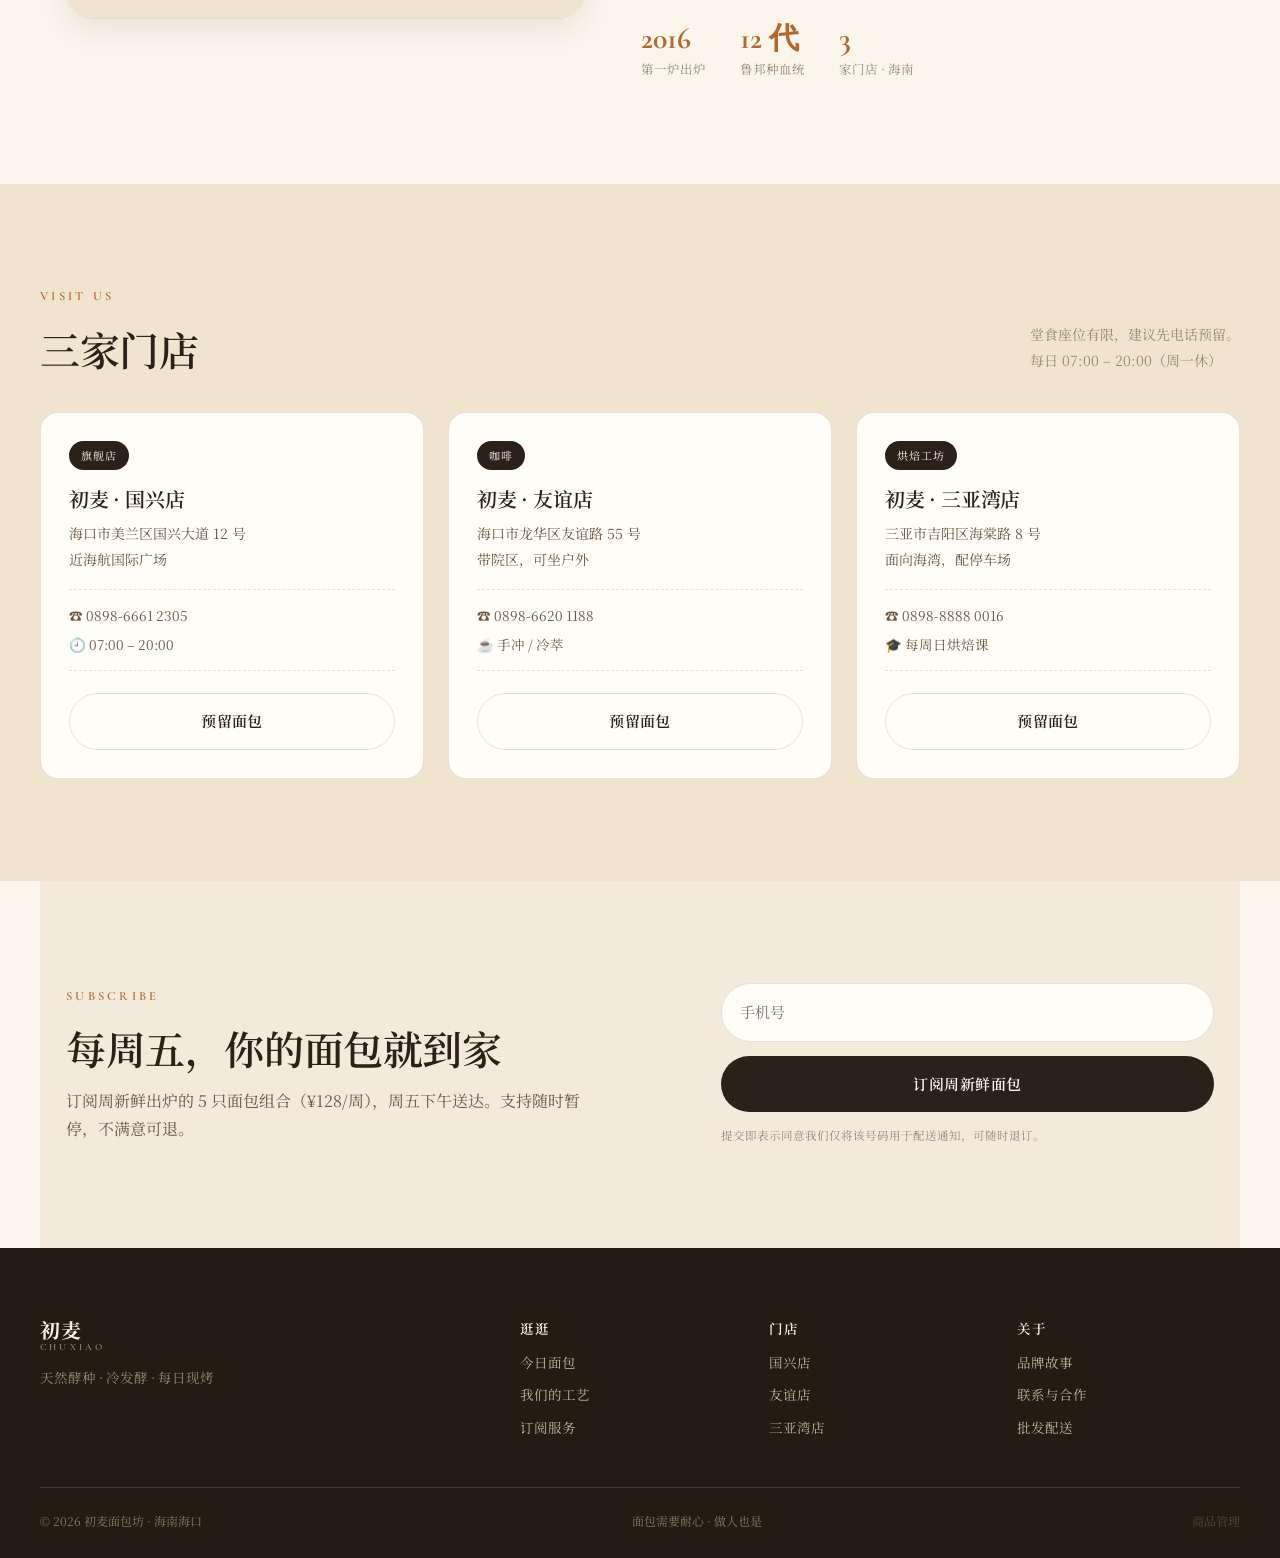
==== commit 11ed9ca5: "feat: 新增商品管理后台 抽出独立数据层 data.js，实现商品属性的可视化编辑。  数据层重构： - data.js 承载商品数据与 SVG 插画库，前台后台共用 - 前台从 localSto" ====
--- a/index.html
+++ b/index.html
@@ -325,6 +325,7 @@
   <div class="footer__bottom">
     <span>© 2026 初麦面包坊 · 海南海口</span>
     <span>面包需要耐心 · 做人也是</span>
+    <a href="admin.html" class="footer__admin">商品管理</a>
   </div>
 </footer>
 
@@ -357,6 +358,7 @@
   </div>
 </div>
 
+<script src="data.js"></script>
 <script src="script.js"></script>
 </body>
 </html>
--- a/styles.css
+++ b/styles.css
@@ -195,7 +195,21 @@
 .card.is-gone{display:none}
 .card__media{position:relative;background:var(--cream-2);aspect-ratio:4/3;display:grid;place-items:center;overflow:hidden}
 .card__media svg{width:74%;height:auto;transition:transform .55s var(--ease)}
+.card__media .item-img{width:100%;height:100%;object-fit:cover;transition:transform .55s var(--ease)}
 .card:hover .card__media svg{transform:scale(1.07) rotate(-2deg)}
+.card:hover .card__media .item-img{transform:scale(1.05)}
+
+/* 售罄状态 */
+.card.is-sold .card__media{filter:grayscale(.75) brightness(.94)}
+.card__sold{
+  position:absolute;inset:0;margin:auto;width:66px;height:66px;border-radius:50%;
+  background:rgba(44,33,24,.86);color:#FBF6EC;display:grid;place-items:center;
+  font-size:14px;letter-spacing:.14em;z-index:3;transform:rotate(-12deg);
+}
+.card.is-sold .card__add{opacity:.4;cursor:not-allowed}
+.card.is-sold .card__add:hover{background:transparent;border-color:var(--line);color:inherit;transform:none}
+.ditem__art .item-img{width:100%;height:100%;object-fit:cover;border-radius:12px}
+.sr__art .item-img{width:100%;height:100%;object-fit:cover;border-radius:9px}
 .card__tag{
   position:absolute;top:12px;left:12px;background:var(--ink);color:var(--cream);font-size:11px;
   padding:5px 11px;border-radius:100px;letter-spacing:.08em;z-index:2;
@@ -281,7 +295,9 @@
 .footer__cols h4{font-size:13.5px;color:#FBF2E2;margin-bottom:14px;letter-spacing:.08em}
 .footer__cols a{display:block;font-size:13.5px;margin-bottom:9px;transition:.22s}
 .footer__cols a:hover{color:var(--crust-lt);transform:translateX(3px)}
-.footer__bottom{max-width:var(--max);margin:22px auto 0;display:flex;justify-content:space-between;gap:16px;flex-wrap:wrap;font-size:12px;color:#8A7862}
+.footer__bottom{max-width:var(--max);margin:22px auto 0;display:flex;justify-content:space-between;align-items:center;gap:16px;flex-wrap:wrap;font-size:12px;color:#8A7862}
+.footer__admin{color:#6E5E4C;opacity:.65;transition:.22s;border-bottom:1px solid transparent}
+.footer__admin:hover{color:var(--crust-lt);opacity:1;border-bottom-color:currentColor}
 
 /* ---------- 抽屉 ---------- */
 .drawer-mask{position:fixed;inset:0;z-index:80;background:rgba(36,27,19,.42);backdrop-filter:blur(3px);opacity:0;pointer-events:none;transition:opacity .3s}
